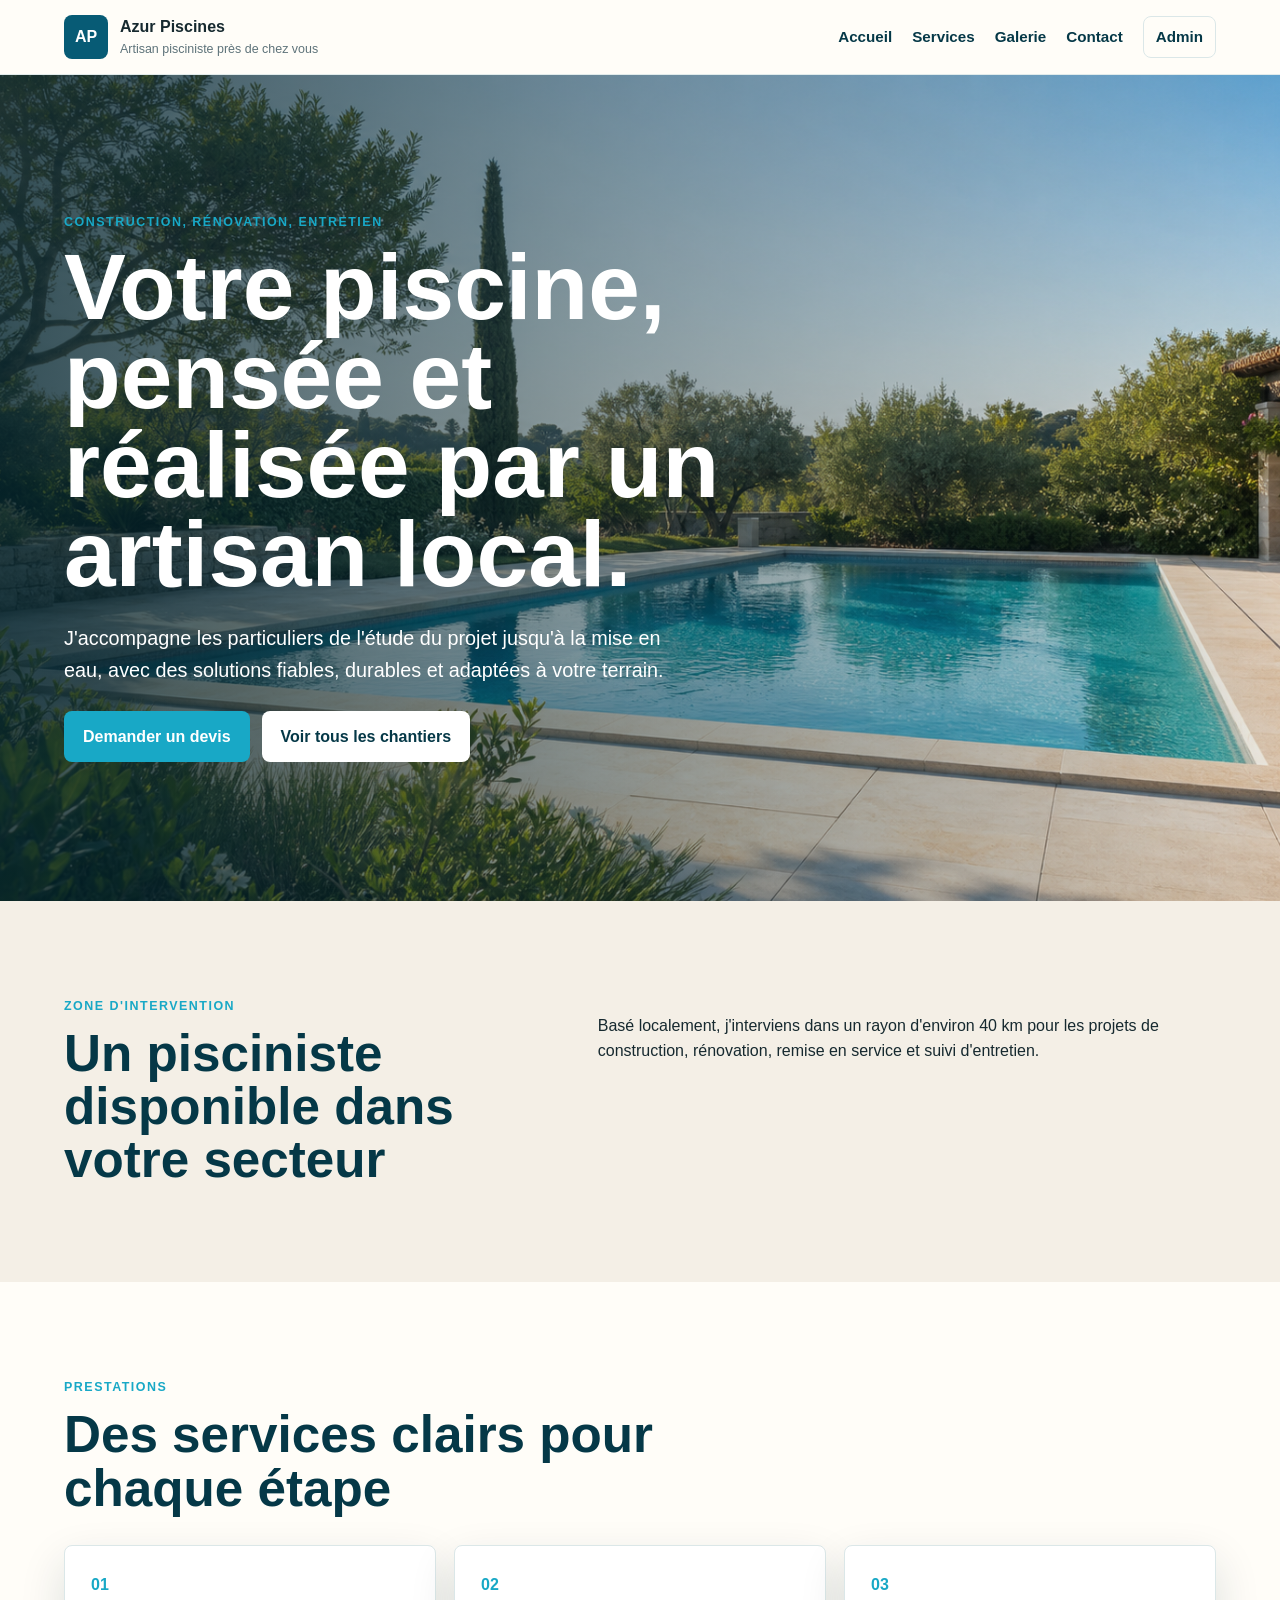
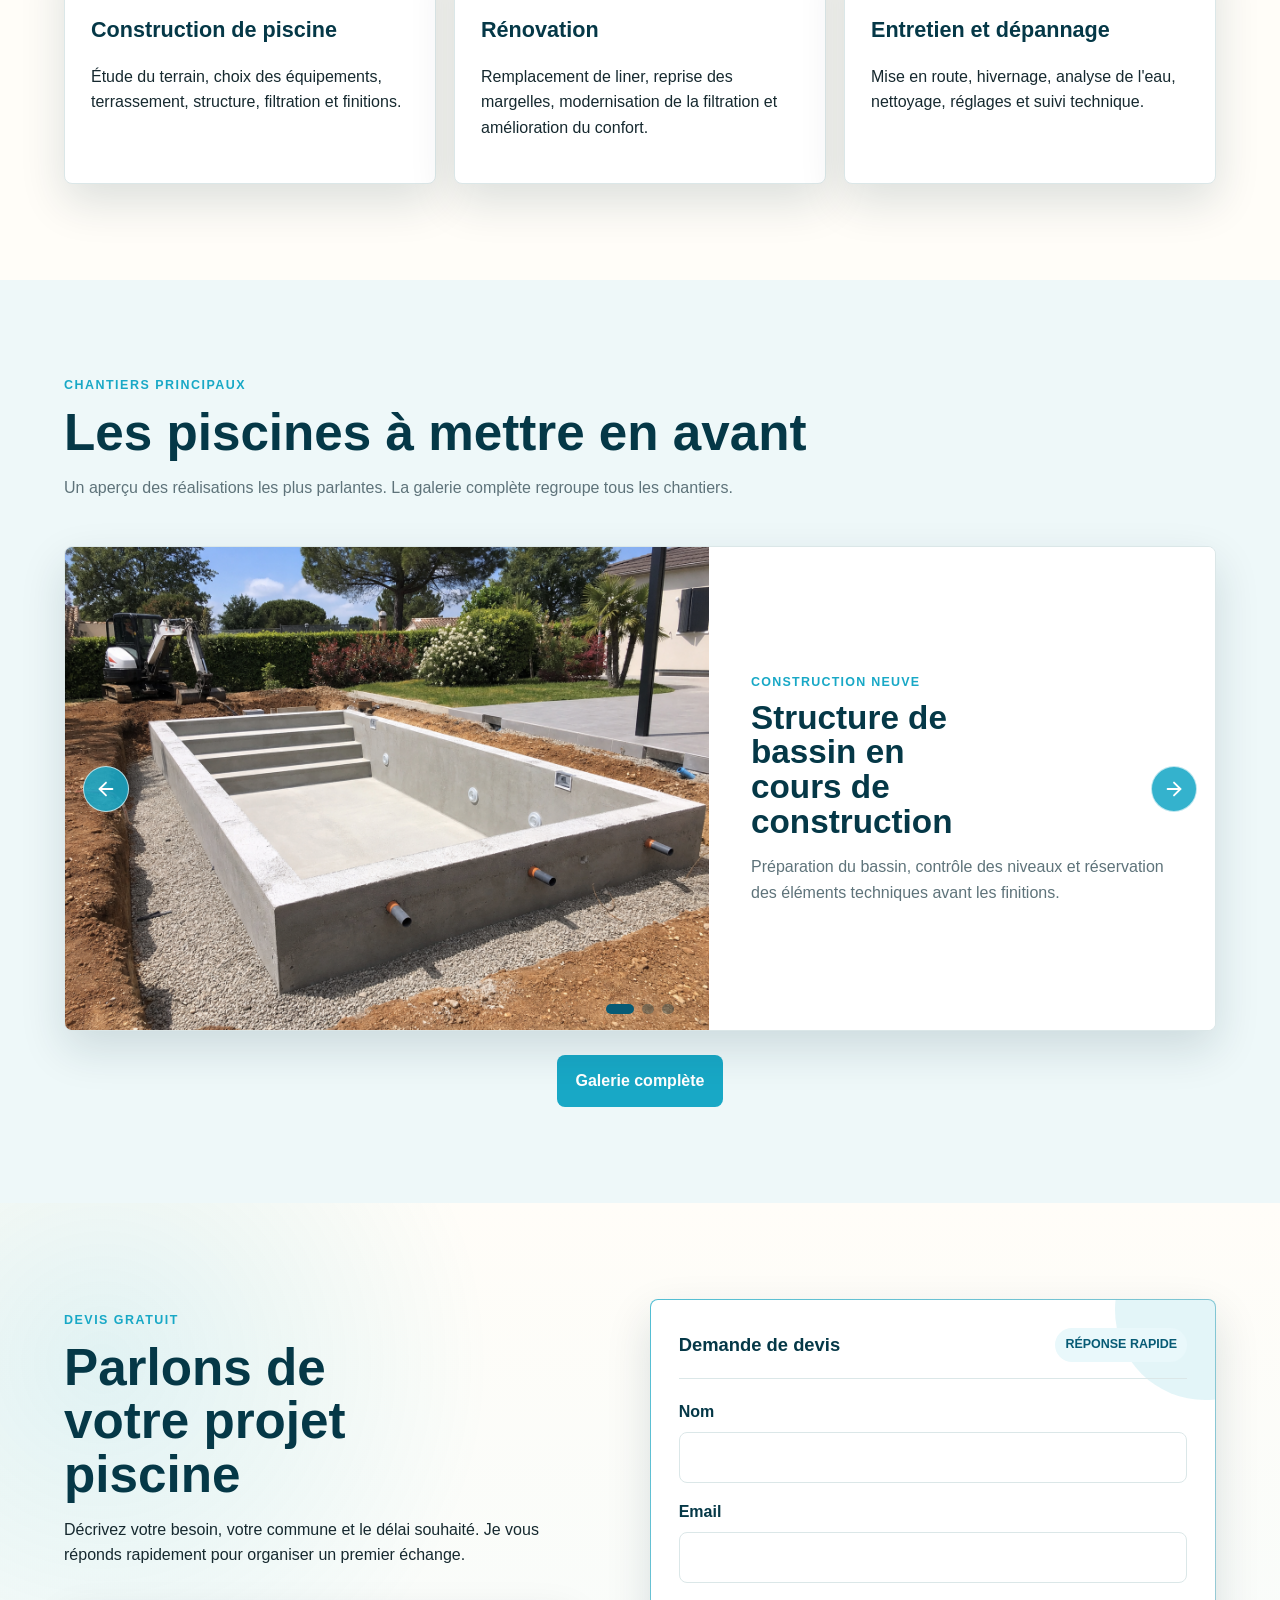
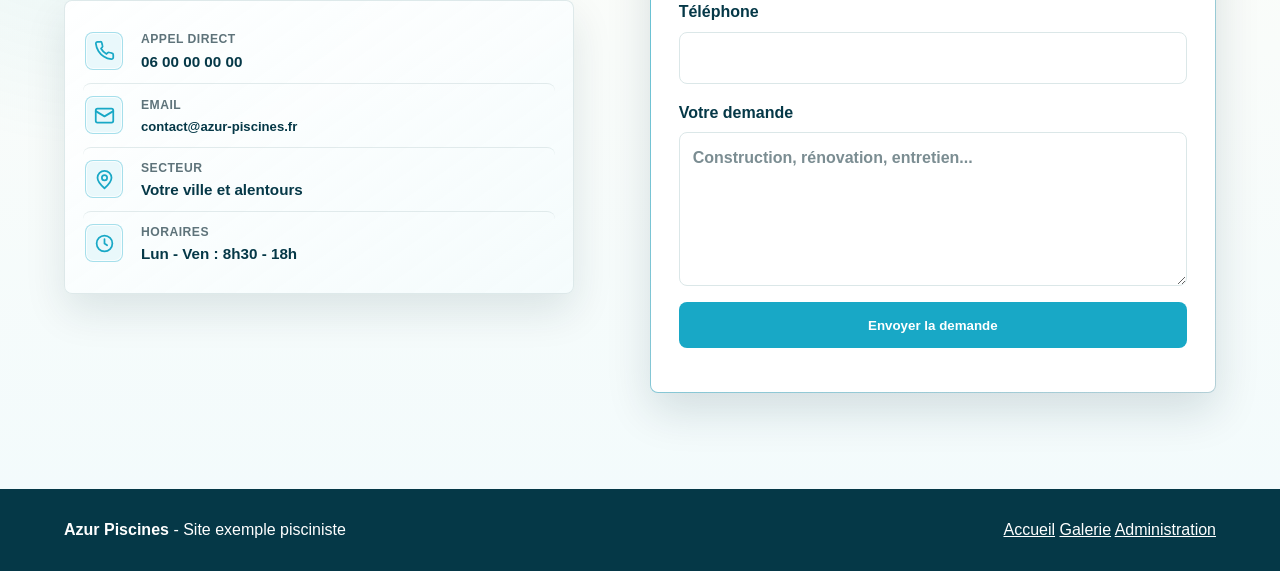
==== index.html @ 3f273473 "Fix GitHub Pages partial includes" ====
<!doctype html>
<html lang="fr">
  <head>
    <meta charset="utf-8">
    <meta name="viewport" content="width=device-width, initial-scale=1">
    <title>Azur Piscines - Artisan pisciniste</title>
    <meta name="description" content="Artisan pisciniste pour construction, rénovation et entretien de piscines. Demande de devis et galerie de chantiers.">
    <link rel="stylesheet" href="assets/styles/base.css">
    <link rel="stylesheet" href="assets/styles/navigation.css">
    <link rel="stylesheet" href="assets/styles/hero.css">
    <link rel="stylesheet" href="assets/styles/services.css">
    <link rel="stylesheet" href="assets/styles/gallery.css">
    <link rel="stylesheet" href="assets/styles/contact.css">
    <link rel="stylesheet" href="assets/styles/admin.css">
    <link rel="stylesheet" href="assets/styles/footer.css">
    <link rel="stylesheet" href="assets/styles/responsive.css">
  </head>
  <body data-page="home">
    <div data-include="partials/navbar.html"></div>

    <main>
      <section id="accueil" class="hero section">
        <img class="hero-image" src="assets/images/hero-piscine.png" alt="Piscine enterrée moderne dans un jardin avec terrasse claire">
        <div class="hero-overlay"></div>
        <div class="hero-content">
          <p class="eyebrow">Construction, r&eacute;novation, entretien</p>
          <h1 data-field="heroTitle">Votre piscine, pens&eacute;e et r&eacute;alis&eacute;e par un artisan local.</h1>
          <p data-field="heroText">J'accompagne les particuliers de l'&eacute;tude du projet jusqu'&agrave; la mise en eau, avec des solutions fiables, durables et adapt&eacute;es &agrave; votre terrain.</p>
          <div class="hero-actions">
            <a class="button primary" href="#contact">Demander un devis</a>
            <a class="button secondary" href="gallery.html">Voir tous les chantiers</a>
          </div>
        </div>
      </section>

      <section class="intro section content-band">
        <div>
          <p class="eyebrow">Zone d'intervention</p>
          <h2 data-field="areaTitle">Un pisciniste disponible dans votre secteur</h2>
        </div>
        <p data-field="areaText">Bas&eacute; localement, j'interviens dans un rayon d'environ 40 km pour les projets de construction, r&eacute;novation, remise en service et suivi d'entretien.</p>
      </section>

      <section id="services" class="section services">
        <div class="section-heading">
          <p class="eyebrow">Prestations</p>
          <h2>Des services clairs pour chaque &eacute;tape</h2>
        </div>
        <div class="service-grid">
          <article class="service-card">
            <span>01</span>
            <h3 data-field="serviceConstructionTitle">Construction de piscine</h3>
            <p data-field="serviceConstructionText">&Eacute;tude du terrain, choix des &eacute;quipements, terrassement, structure, filtration et finitions.</p>
          </article>
          <article class="service-card">
            <span>02</span>
            <h3 data-field="serviceRenovationTitle">R&eacute;novation</h3>
            <p data-field="serviceRenovationText">Remplacement de liner, reprise des margelles, modernisation de la filtration et am&eacute;lioration du confort.</p>
          </article>
          <article class="service-card">
            <span>03</span>
            <h3 data-field="serviceEntretienTitle">Entretien et d&eacute;pannage</h3>
            <p data-field="serviceEntretienText">Mise en route, hivernage, analyse de l'eau, nettoyage, r&eacute;glages et suivi technique.</p>
          </article>
        </div>
      </section>

      <section id="realisations" class="section gallery-section">
        <div class="section-heading section-heading-row">
          <div>
            <p class="eyebrow">Chantiers principaux</p>
            <h2>Les piscines &agrave; mettre en avant</h2>
            <p>Un aper&ccedil;u des r&eacute;alisations les plus parlantes. La galerie compl&egrave;te regroupe tous les chantiers.</p>
          </div>
        </div>
        <div class="carousel" aria-label="Chantiers mis en avant">
          <button class="carousel-control prev" type="button" data-carousel-prev aria-label="Photo précédente"><svg viewBox="0 0 24 24" aria-hidden="true"><path d="M19 12H5"/><path d="m12 19-7-7 7-7"/></svg></button>
          <div id="featured-carousel" class="carousel-track"></div>
          <button class="carousel-control next" type="button" data-carousel-next aria-label="Photo suivante"><svg viewBox="0 0 24 24" aria-hidden="true"><path d="M5 12h14"/><path d="m12 5 7 7-7 7"/></svg></button>
          <div id="featured-carousel-dots" class="carousel-dots" aria-label="Navigation du carrousel"></div>
        </div>
        <div class="carousel-actions">
          <a class="button primary" href="gallery.html">Galerie compl&egrave;te</a>
        </div>
      </section>

      <section id="contact" class="section contact-section">
        <div class="contact-copy">
          <p class="eyebrow">Devis gratuit</p>
          <h2 data-field="contactTitle">Parlons de votre projet piscine</h2>
          <p data-field="contactText">D&eacute;crivez votre besoin, votre commune et le d&eacute;lai souhait&eacute;. Je vous r&eacute;ponds rapidement pour organiser un premier &eacute;change.</p>
          <div class="contact-panel">
            <div class="contact-card">
              <ul class="contact-list">
              <li>
                <span class="contact-icon" aria-label="T&eacute;l&eacute;phone">
                  <svg viewBox="0 0 24 24" aria-hidden="true"><path d="M22 16.92v3a2 2 0 0 1-2.18 2 19.8 19.8 0 0 1-8.63-3.07 19.5 19.5 0 0 1-6-6A19.8 19.8 0 0 1 2.12 4.18 2 2 0 0 1 4.11 2h3a2 2 0 0 1 2 1.72c.12.91.32 1.8.6 2.65a2 2 0 0 1-.45 2.11L8 9.74a16 16 0 0 0 6.26 6.26l1.26-1.26a2 2 0 0 1 2.11-.45c.85.28 1.74.48 2.65.6A2 2 0 0 1 22 16.92Z"/></svg>
                </span>
                <span class="contact-detail"><small>Appel direct</small><a data-field="phone" href="tel:0600000000">06 00 00 00 00</a></span>
              </li>
              <li>
                <span class="contact-icon" aria-label="Email">
                  <svg viewBox="0 0 24 24" aria-hidden="true"><path d="M4 4h16a2 2 0 0 1 2 2v12a2 2 0 0 1-2 2H4a2 2 0 0 1-2-2V6a2 2 0 0 1 2-2Z"/><path d="m22 7-10 6L2 7"/></svg>
                </span>
                <span class="contact-detail"><small>Email</small><a data-field="email" href="mailto:contact@azur-piscines.fr">contact@azur-piscines.fr</a></span>
              </li>
              <li>
                <span class="contact-icon" aria-label="Secteur">
                  <svg viewBox="0 0 24 24" aria-hidden="true"><path d="M20 10c0 5-8 12-8 12S4 15 4 10a8 8 0 1 1 16 0Z"/><circle cx="12" cy="10" r="3"/></svg>
                </span>
                <span class="contact-detail"><small>Secteur</small><span data-field="serviceArea">Votre ville et alentours</span></span>
              </li>
              <li>
                <span class="contact-icon" aria-label="Horaires">
                  <svg viewBox="0 0 24 24" aria-hidden="true"><circle cx="12" cy="12" r="9"/><path d="M12 7v5l3 2"/></svg>
                </span>
                <span class="contact-detail"><small>Horaires</small><span data-field="openingHours">Lun - Ven : 8h30 - 18h</span></span>
              </li>
              </ul>
            </div>
          </div>
        </div>
        <form id="quote-form" class="quote-form">
          <div class="form-heading">
            <span>Demande de devis</span>
            <strong>R&eacute;ponse rapide</strong>
          </div>
          <label>Nom
            <input name="name" autocomplete="name" required>
          </label>
          <label>Email
            <input type="email" name="email" autocomplete="email" required>
          </label>
          <label>T&eacute;l&eacute;phone
            <input name="phone" autocomplete="tel">
          </label>
          <label>Votre demande
            <textarea name="message" rows="5" required placeholder="Construction, rénovation, entretien..."></textarea>
          </label>
          <button class="button primary" type="submit">Envoyer la demande</button>
          <p id="form-status" class="form-status" role="status"></p>
        </form>
      </section>
    </main>

    <div data-include="partials/footer.html"></div>

    <script src="assets/scripts/includes.js"></script>
    <script src="assets/scripts/app.js"></script>
    <!-- Rzu-Informatique -->
  </body>
</html>
---- assets/styles/base.css ----
:root {
  --blue: #075b75;
  --blue-dark: #053847;
  --aqua: #18a8c6;
  --sand: #f4efe6;
  --paper: #fffdf8;
  --ink: #16292f;
  --muted: #5e737a;
  --line: #dbe7e8;
  --shadow: 0 18px 45px rgba(6, 44, 54, 0.14);
  --shadow-strong: 0 24px 60px rgba(6, 44, 54, 0.2);
  --ease: cubic-bezier(0.16, 1, 0.3, 1);
  --hover-duration: 0.34s;
}

* {
  box-sizing: border-box;
}

[hidden] {
  display: none !important;
}

html {
  scroll-behavior: smooth;
}

body {
  margin: 0;
  font-family: "Inter", "Segoe UI", Arial, Helvetica, sans-serif;
  color: var(--ink);
  background: var(--paper);
  line-height: 1.6;
}

a {
  color: inherit;
}

img {
  display: block;
  max-width: 100%;
}

@keyframes fadeUp {
  from {
    opacity: 0;
    transform: translateY(14px);
  }

  to {
    opacity: 1;
    transform: translateY(0);
  }
}

@keyframes heroDrift {
  from {
    transform: scale(1.03);
  }

  to {
    transform: scale(1);
  }
}

/* Rzu-Informatique */
---- assets/styles/navigation.css ----
.site-header {
  position: sticky;
  top: 0;
  z-index: 20;
  display: flex;
  align-items: center;
  justify-content: space-between;
  gap: 24px;
  padding: 14px clamp(18px, 5vw, 64px);
  background: rgba(255, 253, 248, 0.92);
  border-bottom: 1px solid rgba(219, 231, 232, 0.82);
  backdrop-filter: blur(14px);
}

.brand {
  display: flex;
  align-items: center;
  gap: 12px;
  text-decoration: none;
}

.brand-mark {
  display: grid;
  place-items: center;
  width: 44px;
  height: 44px;
  border-radius: 8px;
  background: var(--blue);
  color: white;
  font-weight: 800;
  transition: transform var(--hover-duration) var(--ease), background-color var(--hover-duration) var(--ease);
}

.brand:hover .brand-mark {
  transform: translateY(-2px) scale(1.03);
  background: var(--aqua);
}

.brand strong,
.brand small {
  display: block;
}

.brand small {
  color: var(--muted);
  font-size: 0.78rem;
}

.main-nav {
  display: flex;
  align-items: center;
  gap: 20px;
  font-size: 0.95rem;
}

.main-nav a {
  position: relative;
  text-decoration: none;
  color: var(--blue-dark);
  font-weight: 700;
}

.main-nav a::after {
  position: absolute;
  left: 0;
  right: 0;
  bottom: -7px;
  height: 2px;
  background: var(--aqua);
  content: "";
  transform: scaleX(0);
  transform-origin: center;
  transition: transform var(--hover-duration) var(--ease);
}

.main-nav a:hover::after,
.main-nav a:focus-visible::after {
  transform: scaleX(1);
}

.admin-link {
  padding: 8px 12px;
  border: 1px solid var(--line);
  border-radius: 8px;
}

.menu-button {
  display: none;
  border: 1px solid var(--line);
  border-radius: 8px;
  background: white;
  padding: 9px 12px;
  color: var(--blue-dark);
  font-weight: 700;
}

/* Rzu-Informatique */
---- assets/styles/hero.css ----
.section {
  scroll-margin-top: 86px;
}

.hero {
  position: relative;
  min-height: calc(100vh - 74px);
  display: flex;
  align-items: center;
  padding: clamp(56px, 8vw, 110px) clamp(18px, 5vw, 64px);
  overflow: hidden;
  color: white;
}

.hero-image,
.hero-overlay {
  position: absolute;
  inset: 0;
  width: 100%;
  height: 100%;
}

.hero-image {
  object-fit: cover;
  animation: heroDrift 18s var(--ease) both;
}

.hero-overlay {
  background: linear-gradient(90deg, rgba(3, 37, 47, 0.8), rgba(3, 37, 47, 0.42), rgba(3, 37, 47, 0.08));
}

.hero-content {
  position: relative;
  z-index: 1;
  width: min(720px, 100%);
  animation: fadeUp 0.75s var(--ease) both;
}

.eyebrow {
  margin: 0 0 10px;
  color: var(--aqua);
  font-size: 0.78rem;
  font-weight: 800;
  letter-spacing: 0.12em;
  text-transform: uppercase;
}

.hero h1 {
  margin: 0;
  max-width: 13ch;
  font-size: clamp(2.7rem, 8vw, 5.8rem);
  line-height: 0.96;
  letter-spacing: 0;
}

.hero p:not(.eyebrow) {
  max-width: 620px;
  margin: 24px 0;
  font-size: clamp(1.05rem, 2vw, 1.24rem);
}

.hero-actions,
.admin-actions {
  display: flex;
  flex-wrap: wrap;
  gap: 12px;
}

.button {
  display: inline-flex;
  justify-content: center;
  align-items: center;
  min-height: 46px;
  padding: 12px 18px;
  border: 1px solid transparent;
  border-radius: 8px;
  font-weight: 800;
  text-decoration: none;
  cursor: pointer;
  transition: transform var(--hover-duration) var(--ease), box-shadow var(--hover-duration) var(--ease), background-color var(--hover-duration) var(--ease), border-color var(--hover-duration) var(--ease);
}

.button:hover {
  transform: translateY(-2px);
  box-shadow: 0 12px 26px rgba(6, 44, 54, 0.16);
}

.button:active {
  transform: translateY(0);
}

.primary {
  background: var(--aqua);
  color: white;
}

.primary:hover {
  background: #128faa;
}

.secondary {
  background: white;
  color: var(--blue-dark);
}

.secondary:hover,
.ghost:hover {
  border-color: var(--aqua);
  color: var(--blue);
}

.ghost {
  background: transparent;
  border-color: var(--line);
  color: var(--blue-dark);
}

/* Rzu-Informatique */
---- assets/styles/services.css ----
.content-band,
.services {
  padding: clamp(54px, 8vw, 96px) clamp(18px, 5vw, 64px);
}

.content-band {
  display: grid;
  grid-template-columns: 0.85fr 1.15fr;
  gap: clamp(28px, 6vw, 90px);
  background: var(--sand);
}

h2 {
  margin: 0;
  color: var(--blue-dark);
  font-size: clamp(2rem, 4vw, 3.4rem);
  line-height: 1.04;
  letter-spacing: 0;
}

.page-hero {
  padding: clamp(54px, 8vw, 96px) clamp(18px, 5vw, 64px);
  background: var(--sand);
}

.page-hero h1,
.admin-page h1 {
  max-width: 860px;
  margin: 0;
  color: var(--blue-dark);
  font-size: clamp(2.5rem, 5vw, 4.8rem);
  line-height: 1;
  letter-spacing: 0;
}

.page-hero p:last-child,
.admin-page .section-heading p:last-child {
  max-width: 720px;
  color: var(--muted);
}

.section-heading {
  max-width: 760px;
  margin-bottom: 30px;
}

.section-heading-row {
  max-width: none;
  display: flex;
  align-items: end;
  justify-content: space-between;
  gap: 24px;
}

.section-heading-row > div {
  max-width: 760px;
}

.section-heading p:last-child {
  color: var(--muted);
}

.service-grid {
  display: grid;
  grid-template-columns: repeat(3, minmax(0, 1fr));
  gap: 18px;
}

.service-card {
  padding: 26px;
  border: 1px solid var(--line);
  border-radius: 8px;
  background: white;
  box-shadow: var(--shadow);
  transition: transform var(--hover-duration) var(--ease), box-shadow var(--hover-duration) var(--ease), border-color var(--hover-duration) var(--ease);
}

.service-card:hover {
  transform: translateY(-5px);
  border-color: rgba(24, 168, 198, 0.42);
  box-shadow: var(--shadow-strong);
}

.service-card span {
  color: var(--aqua);
  font-weight: 900;
}

.service-card h3 {
  margin: 16px 0 8px;
  color: var(--blue-dark);
  font-size: 1.35rem;
}

/* Rzu-Informatique */
---- assets/styles/gallery.css ----
.gallery-section {
  padding: clamp(54px, 8vw, 96px) clamp(18px, 5vw, 64px);
  background: #eef8f9;
}

.gallery {
  display: grid;
  grid-template-columns: repeat(3, minmax(0, 1fr));
  gap: 18px;
}

.gallery-card {
  overflow: hidden;
  border-radius: 8px;
  background: white;
  border: 1px solid var(--line);
  box-shadow: var(--shadow);
  transition: transform var(--hover-duration) var(--ease), box-shadow var(--hover-duration) var(--ease), border-color var(--hover-duration) var(--ease);
}

.gallery-card:hover {
  border-color: rgba(24, 168, 198, 0.36);
  box-shadow: 0 18px 42px rgba(6, 44, 54, 0.16);
}

.gallery-card img {
  width: 100%;
  aspect-ratio: 4 / 3;
  object-fit: cover;
  transition: transform 0.58s var(--ease);
}

.gallery-card div {
  padding: 16px;
}

.gallery-card h3 {
  margin: 0 0 4px;
  color: var(--blue-dark);
}

.gallery-card p {
  margin: 0;
  color: var(--muted);
}

.gallery-card .gallery-description {
  margin-top: 10px;
  color: var(--ink);
  font-size: 0.95rem;
}

.gallery-toggle-wrap {
  display: none;
  justify-content: center;
  margin-top: 22px;
}

.gallery-toggle {
  min-width: 170px;
}

.carousel {
  position: relative;
  overflow: hidden;
  border-radius: 8px;
  background: white;
  border: 1px solid var(--line);
  box-shadow: var(--shadow);
  max-width: 1440px;
  margin: 0 auto;
  animation: fadeUp 0.65s var(--ease) both;
}

.carousel-track {
  display: flex;
  width: 100%;
  transition: transform 0.72s var(--ease);
}

.carousel-slide {
  display: grid;
  grid-template-columns: minmax(0, 1.12fr) minmax(340px, 0.88fr);
  flex: 0 0 100%;
  width: 100%;
  min-height: 420px;
}

.carousel-slide img {
  width: 100%;
  height: 100%;
  min-height: inherit;
  object-fit: cover;
  transition: transform 0.5s var(--ease);
}

.carousel-caption {
  display: flex;
  flex-direction: column;
  justify-content: center;
  min-width: 0;
  padding: clamp(24px, 4vw, 42px);
  color: var(--ink);
  background: white;
}

.carousel-caption p {
  margin: 0 0 8px;
  color: var(--aqua);
  font-size: 0.78rem;
  font-weight: 900;
  letter-spacing: 0.1em;
  text-transform: uppercase;
}

.carousel-caption h3 {
  margin: 0;
  color: var(--blue-dark);
  max-width: 12ch;
  font-size: clamp(1.65rem, 2.6vw, 2.55rem);
  line-height: 1.05;
}

.carousel-caption span {
  display: block;
  margin-top: 14px;
  max-width: 560px;
  color: var(--muted);
}

.carousel-control {
  position: absolute;
  top: 50%;
  z-index: 4;
  display: flex;
  align-items: center;
  justify-content: center;
  width: 46px;
  height: 46px;
  padding: 0;
  border: 1px solid rgba(255, 255, 255, 0.66);
  border-radius: 999px;
  background: rgba(24, 168, 198, 0.88);
  color: white;
  line-height: 1;
  cursor: pointer;
  transition: transform 0.18s var(--ease), background-color 0.18s var(--ease), box-shadow 0.18s var(--ease);
  transform: translateY(-50%);
}

.carousel-control svg {
  width: 22px;
  height: 22px;
  fill: none;
  stroke: currentColor;
  stroke-width: 2;
  stroke-linecap: round;
  stroke-linejoin: round;
}

.carousel-control.prev {
  left: 18px;
}

.carousel-control.next {
  right: 18px;
  left: auto;
}

.carousel-dots {
  position: absolute;
  left: 50%;
  bottom: 16px;
  z-index: 5;
  display: flex;
  gap: 8px;
  transform: translateX(-50%);
}

.carousel-dot {
  width: 10px;
  height: 10px;
  border: 0;
  border-radius: 999px;
  background: rgba(5, 56, 71, 0.32);
  cursor: pointer;
  transition: width 0.2s var(--ease), background-color 0.2s var(--ease), transform 0.2s var(--ease);
}

.carousel-dot.is-active {
  width: 28px;
  background: var(--blue);
}

.carousel-actions {
  display: flex;
  justify-content: center;
  margin-top: 24px;
}

/* Rzu-Informatique */
---- assets/styles/contact.css ----
.contact-section {
  padding: clamp(54px, 8vw, 96px) clamp(18px, 5vw, 64px);
  display: grid;
  grid-template-columns: minmax(0, 0.9fr) minmax(320px, 1fr);
  gap: clamp(28px, 6vw, 76px);
  align-items: start;
  background:
    radial-gradient(circle at 8% 18%, rgba(24, 168, 198, 0.12), transparent 28%),
    linear-gradient(180deg, #fffdf8 0%, #f3fbfc 100%);
}

.contact-copy {
  padding-top: 12px;
}

.contact-copy h2 {
  max-width: 10ch;
  font-weight: 600;
}

.contact-panel {
  margin-top: 32px;
}

.contact-card {
  display: grid;
  padding: 18px;
  border: 1px solid rgba(219, 231, 232, 0.9);
  border-radius: 8px;
  background:
    linear-gradient(145deg, rgba(255, 255, 255, 0.92), rgba(244, 251, 252, 0.82));
  box-shadow: 0 18px 42px rgba(6, 44, 54, 0.11);
}

.contact-list {
  display: grid;
  gap: 0;
  padding: 0;
  margin: 0;
  list-style: none;
}

.contact-list li {
  display: grid;
  grid-template-columns: 42px minmax(0, 1fr);
  align-items: center;
  gap: 14px;
  min-height: 64px;
  padding: 10px 2px;
  border-radius: 8px;
}

.contact-list li + li {
  border-top: 1px solid rgba(219, 231, 232, 0.8);
}

.contact-icon {
  flex: 0 0 auto;
  display: grid;
  place-items: center;
  width: 38px;
  height: 38px;
  border-radius: 8px;
  border: 1px solid rgba(24, 168, 198, 0.32);
  color: var(--aqua);
  background: #e9f8fb;
  box-shadow: inset 0 0 0 1px rgba(255, 255, 255, 0.72);
  transition: transform var(--hover-duration) var(--ease), color var(--hover-duration) var(--ease), background-color var(--hover-duration) var(--ease), border-color var(--hover-duration) var(--ease), box-shadow var(--hover-duration) var(--ease);
}

.contact-list li:hover .contact-icon {
  transform: translateY(-2px);
  border-color: rgba(24, 168, 198, 0.58);
  color: var(--blue);
  background: #dff5f8;
  box-shadow: 0 10px 20px rgba(24, 168, 198, 0.16);
}

.contact-icon svg {
  width: 21px;
  height: 21px;
  fill: none;
  stroke: currentColor;
  stroke-width: 2;
  stroke-linecap: round;
  stroke-linejoin: round;
}

.contact-detail {
  display: grid;
  gap: 2px;
  min-width: 0;
}

.contact-detail small {
  color: var(--muted);
  font-size: 0.76rem;
  font-weight: 600;
  letter-spacing: 0.04em;
  text-transform: uppercase;
}

.contact-detail a,
.contact-detail span[data-field] {
  display: inline-block;
  max-width: 100%;
  color: var(--blue-dark);
  font-size: clamp(0.95rem, 1vw, 1.02rem);
  font-weight: 600;
  line-height: 1.3;
  min-width: 0;
  overflow-wrap: anywhere;
  word-break: normal;
  text-decoration: none;
}

.contact-detail a[data-field="email"] {
  font-size: clamp(0.82rem, 0.95vw, 0.98rem);
}

.contact-detail a:hover {
  color: var(--aqua);
}

.quote-form,
.admin-login,
.photo-form {
  display: grid;
  gap: 14px;
}

label {
  display: grid;
  gap: 7px;
  color: var(--blue-dark);
  font-weight: 600;
}

input,
textarea {
  width: 100%;
  border: 1px solid var(--line);
  border-radius: 8px;
  padding: 12px 13px;
  font: inherit;
  color: var(--ink);
  background: white;
  transition: border-color 0.2s var(--ease), box-shadow 0.2s var(--ease);
}

input::placeholder,
textarea::placeholder {
  color: #7b8d92;
  font-weight: 600;
}

input:focus,
textarea:focus {
  outline: none;
  border-color: var(--aqua);
  box-shadow: 0 0 0 4px rgba(24, 168, 198, 0.14);
}

a:focus-visible,
button:focus-visible {
  outline: 3px solid rgba(24, 168, 198, 0.45);
  outline-offset: 3px;
}

textarea {
  resize: vertical;
}

.form-status,
.error {
  margin: 0;
  color: var(--blue);
  font-weight: 700;
}

/* Rzu-Informatique */
---- assets/styles/admin.css ----
.admin-section {
  padding: clamp(54px, 8vw, 96px) clamp(18px, 5vw, 64px);
  background: var(--sand);
}

.admin-page {
  min-height: calc(100vh - 154px);
}

.admin-shell {
  max-width: 1120px;
  margin: 0 auto;
}

.admin-panel {
  display: grid;
  gap: 28px;
}

.editor-grid {
  display: grid;
  grid-template-columns: repeat(2, minmax(0, 1fr));
  gap: 14px;
}

.editor-grid label {
  align-content: start;
}

.editor-grid textarea {
  min-height: 120px;
}

.gallery-admin,
.admin-login,
.quote-form {
  padding: 28px;
  border-radius: 8px;
  background: white;
  border: 1px solid var(--line);
  box-shadow: var(--shadow);
}

.quote-form {
  position: relative;
  overflow: hidden;
  min-width: 0;
  gap: 16px;
  background:
    linear-gradient(white, white) padding-box,
    linear-gradient(135deg, rgba(24, 168, 198, 0.75), rgba(7, 91, 117, 0.28)) border-box;
  border: 1px solid transparent;
}

.quote-form .button {
  font-weight: 700;
}

.quote-form::before {
  position: absolute;
  top: -80px;
  right: -80px;
  width: 180px;
  height: 180px;
  border-radius: 999px;
  background: rgba(24, 168, 198, 0.12);
  content: "";
}

.form-heading {
  position: relative;
  display: flex;
  align-items: center;
  justify-content: space-between;
  gap: 16px;
  margin-bottom: 4px;
  padding-bottom: 16px;
  border-bottom: 1px solid var(--line);
}

.form-heading span {
  color: var(--blue-dark);
  font-size: 1.15rem;
  font-weight: 600;
}

.form-heading strong {
  padding: 7px 10px;
  border-radius: 999px;
  color: var(--blue);
  background: #e9f8fb;
  font-size: 0.78rem;
  font-weight: 700;
  text-transform: uppercase;
}

.gallery-admin,
.admin-panel,
.admin-shell,
.admin-section {
  overflow: visible;
}

.admin-title-row {
  display: flex;
  align-items: start;
  justify-content: space-between;
  gap: 20px;
  margin-bottom: 22px;
}

.admin-title-row h2 {
  font-size: clamp(1.7rem, 3vw, 2.5rem);
}

.admin-title-row p {
  margin: 8px 0 0;
  color: var(--muted);
}

.admin-workspace {
  display: grid;
  grid-template-columns: minmax(280px, 360px) minmax(0, 1fr);
  gap: 22px;
  align-items: start;
}

.admin-gallery {
  display: grid;
  grid-template-columns: repeat(2, minmax(0, 1fr));
  gap: 18px;
}

.admin-edit-form {
  position: sticky;
  top: 84px;
  z-index: 30;
  max-height: calc(100vh - 104px);
  overflow: auto;
  padding: 18px;
  border: 1px solid var(--line);
  border-radius: 8px;
  background: white;
  box-shadow: 0 12px 28px rgba(6, 44, 54, 0.12);
}

.admin-gallery-card {
  outline: 2px solid transparent;
  transition: outline-color var(--hover-duration) var(--ease), transform var(--hover-duration) var(--ease);
}

.admin-gallery-card:hover {
  outline-color: rgba(24, 168, 198, 0.45);
  transform: translateY(-2px);
}

.admin-card-body {
  display: grid;
  gap: 8px;
}

.admin-card-body p {
  margin: 0;
  color: var(--muted);
}

.admin-card-body h3 {
  margin: 0;
}

.admin-card-index {
  color: var(--aqua) !important;
  font-size: 0.78rem;
  font-weight: 900;
  letter-spacing: 0.08em;
  text-transform: uppercase;
}

.form-actions {
  display: flex;
  flex-wrap: wrap;
  gap: 10px;
}

.photo-order-actions {
  display: flex !important;
  flex-direction: row;
  flex-wrap: wrap;
  gap: 8px !important;
  padding: 0 !important;
  margin-top: 6px;
}

.photo-order-actions button,
.danger-button {
  border-radius: 8px;
  padding: 9px 10px;
  font-weight: 800;
  cursor: pointer;
}

.photo-order-actions button {
  border: 1px solid var(--line);
  background: #f7fbfb;
  color: var(--blue-dark);
  transition: transform var(--hover-duration) var(--ease), border-color var(--hover-duration) var(--ease), background-color var(--hover-duration) var(--ease);
}

.photo-order-actions button:hover:not(:disabled) {
  transform: translateY(-1px);
  border-color: var(--aqua);
  background: #eefbfc;
}

.photo-order-actions button:disabled {
  cursor: not-allowed;
  opacity: 0.45;
}

.danger-button {
  border: 1px solid #f0c0c0;
  background: #fff4f4;
  color: #9d1f1f;
}

.danger-button:hover {
  background: #ffe8e8;
}

/* Rzu-Informatique */
---- assets/styles/footer.css ----
.site-footer {
  display: flex;
  justify-content: space-between;
  gap: 16px;
  padding: 28px clamp(18px, 5vw, 64px);
  color: white;
  background: var(--blue-dark);
}

.site-footer p {
  margin: 0;
}

/* Rzu-Informatique */
---- assets/styles/responsive.css ----
@media (max-width: 980px) {
  .carousel-slide {
    grid-template-columns: 1fr;
    min-height: auto;
  }

  .carousel-slide img {
    height: 320px;
    min-height: 0;
  }

  .carousel-caption {
    min-height: 220px;
  }

  .carousel-control {
    top: 160px;
  }

  .carousel-control.next {
    right: 18px;
  }

  .carousel-control.prev {
    left: 18px;
  }

  .carousel-dots {
    position: static;
    justify-content: center;
    padding: 12px 0 16px;
    transform: none;
  }
}

@media (max-width: 560px) {
  .carousel-slide img {
    height: 230px;
  }

  .carousel-caption {
    min-height: 0;
    padding: 22px;
  }

  .carousel-caption h3 {
    max-width: none;
    font-size: 1.65rem;
  }

  .carousel-control {
    top: 115px;
    width: 40px;
    height: 40px;
    font-size: 1.1rem;
  }

  .carousel-dots {
    padding: 10px 0 14px;
  }

  .carousel-actions .button {
    width: 100%;
  }
}

@media (prefers-reduced-motion: reduce) {
  *,
  *::before,
  *::after {
    animation-duration: 0.01ms !important;
    animation-iteration-count: 1 !important;
    scroll-behavior: auto !important;
    transition-duration: 0.01ms !important;
  }
}

@media (max-width: 860px) {
  .menu-button {
    display: inline-flex;
  }

  .main-nav {
    position: absolute;
    left: 18px;
    right: 18px;
    top: 72px;
    display: none;
    flex-direction: column;
    align-items: center;
    padding: 16px;
    border: 1px solid var(--line);
    border-radius: 8px;
    background: white;
    box-shadow: var(--shadow);
  }

  .main-nav.is-open {
    display: flex;
  }

  .main-nav a {
    width: min(280px, 100%);
    padding: 10px 14px;
    text-align: center;
  }

  .main-nav a::after {
    display: none;
  }

  .main-nav a:hover,
  .main-nav a:focus-visible {
    color: var(--aqua);
  }

  .content-band,
  .contact-section,
  .service-grid,
  .gallery,
  .editor-grid,
  .admin-workspace,
  .admin-gallery,
  .section-heading-row,
  .admin-title-row {
    grid-template-columns: 1fr;
  }

  .section-heading-row,
  .admin-title-row {
    display: grid;
    align-items: start;
  }

  .admin-edit-form {
    position: static;
    max-height: none;
  }

  .contact-card {
    grid-template-columns: 1fr;
  }

  .contact-copy h2 {
    max-width: 14ch;
  }

  .hero {
    min-height: 720px;
  }

  .hero h1 {
    max-width: 11ch;
  }
}

@media (max-width: 560px) {
  .brand small {
    display: none;
  }

  .hero {
    min-height: 640px;
  }

  .site-footer {
    flex-direction: column;
  }

  .form-heading {
    align-items: flex-start;
    flex-direction: column;
  }

  .contact-card {
    padding: 14px;
  }

  .contact-section {
    padding-inline: 14px;
  }

  .contact-copy h2 {
    max-width: none;
  }

  .contact-list li {
    grid-template-columns: 38px minmax(0, 1fr);
    gap: 11px;
  }

  .contact-icon {
    width: 36px;
    height: 36px;
  }

  .gallery-toggle-wrap {
    display: flex;
  }

  .quote-form,
  .gallery-admin,
  .admin-login {
    padding: 20px;
  }
}

/* Rzu-Informatique */
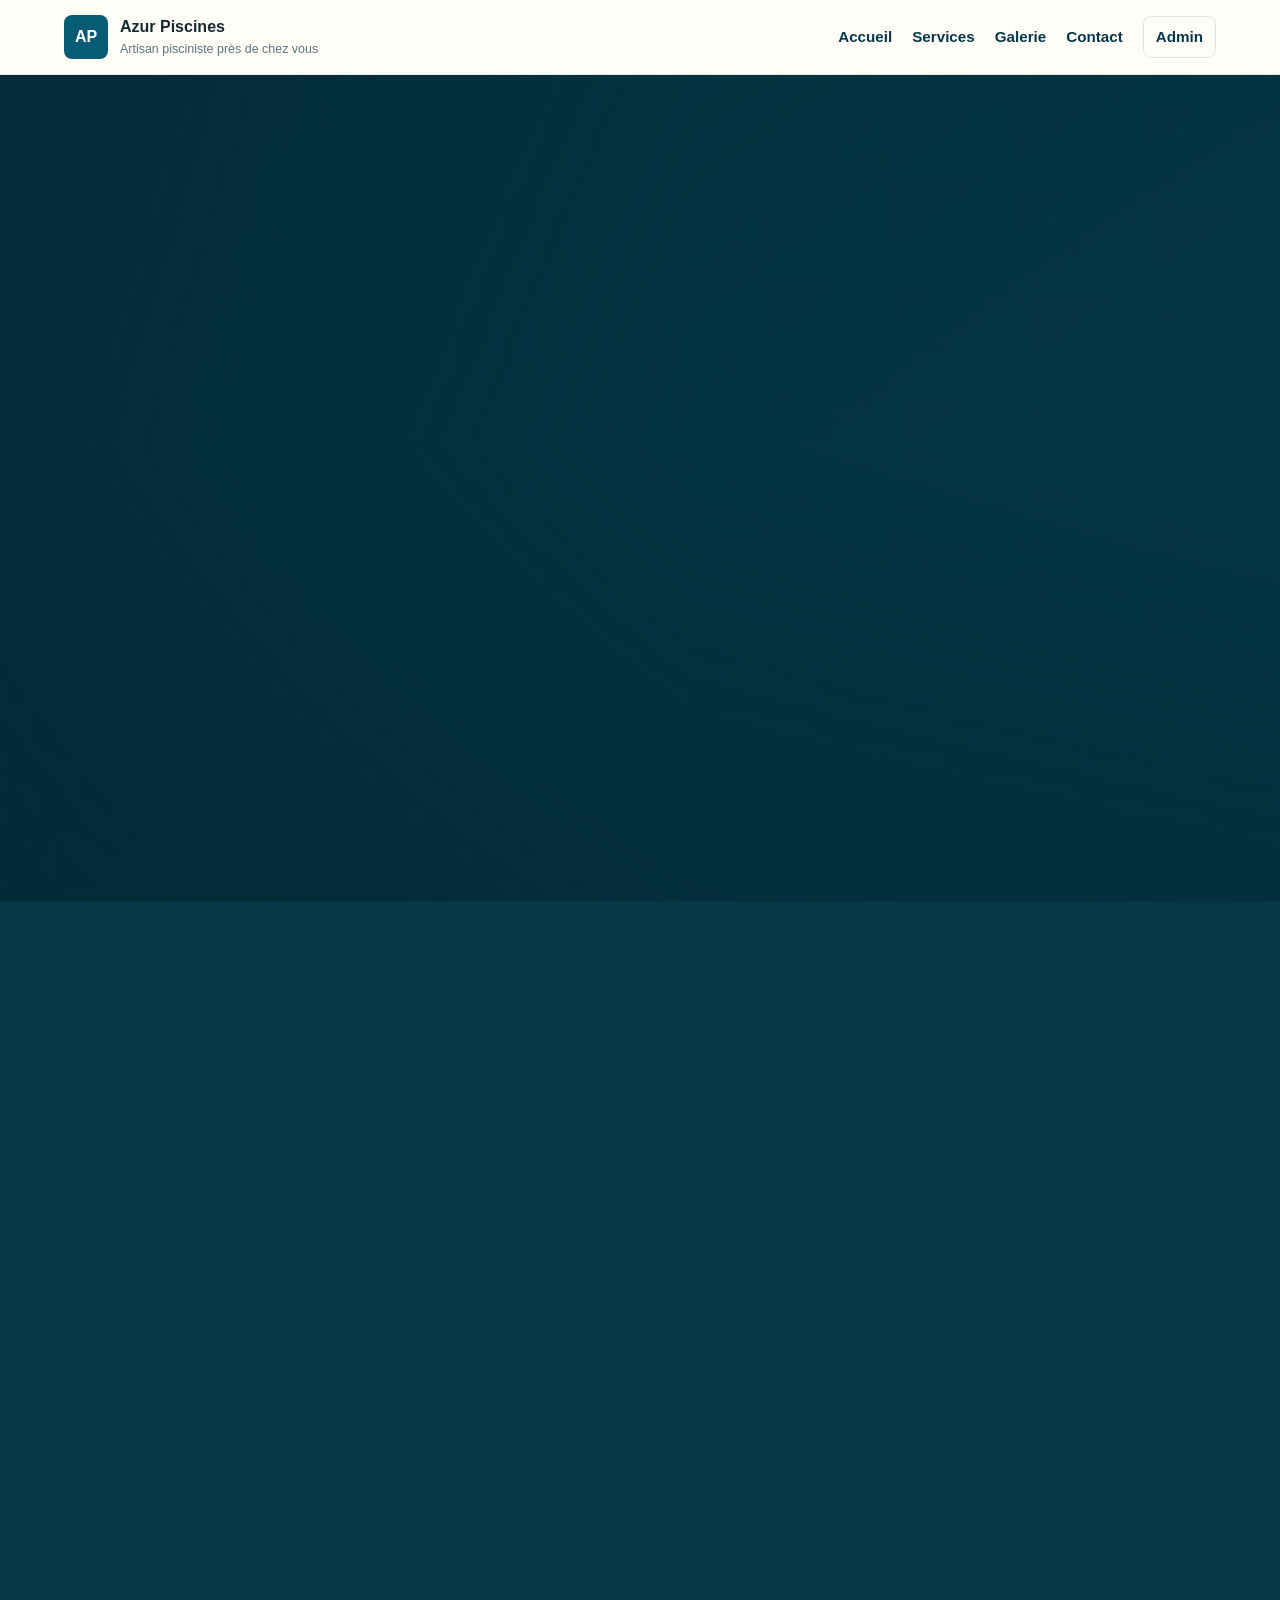
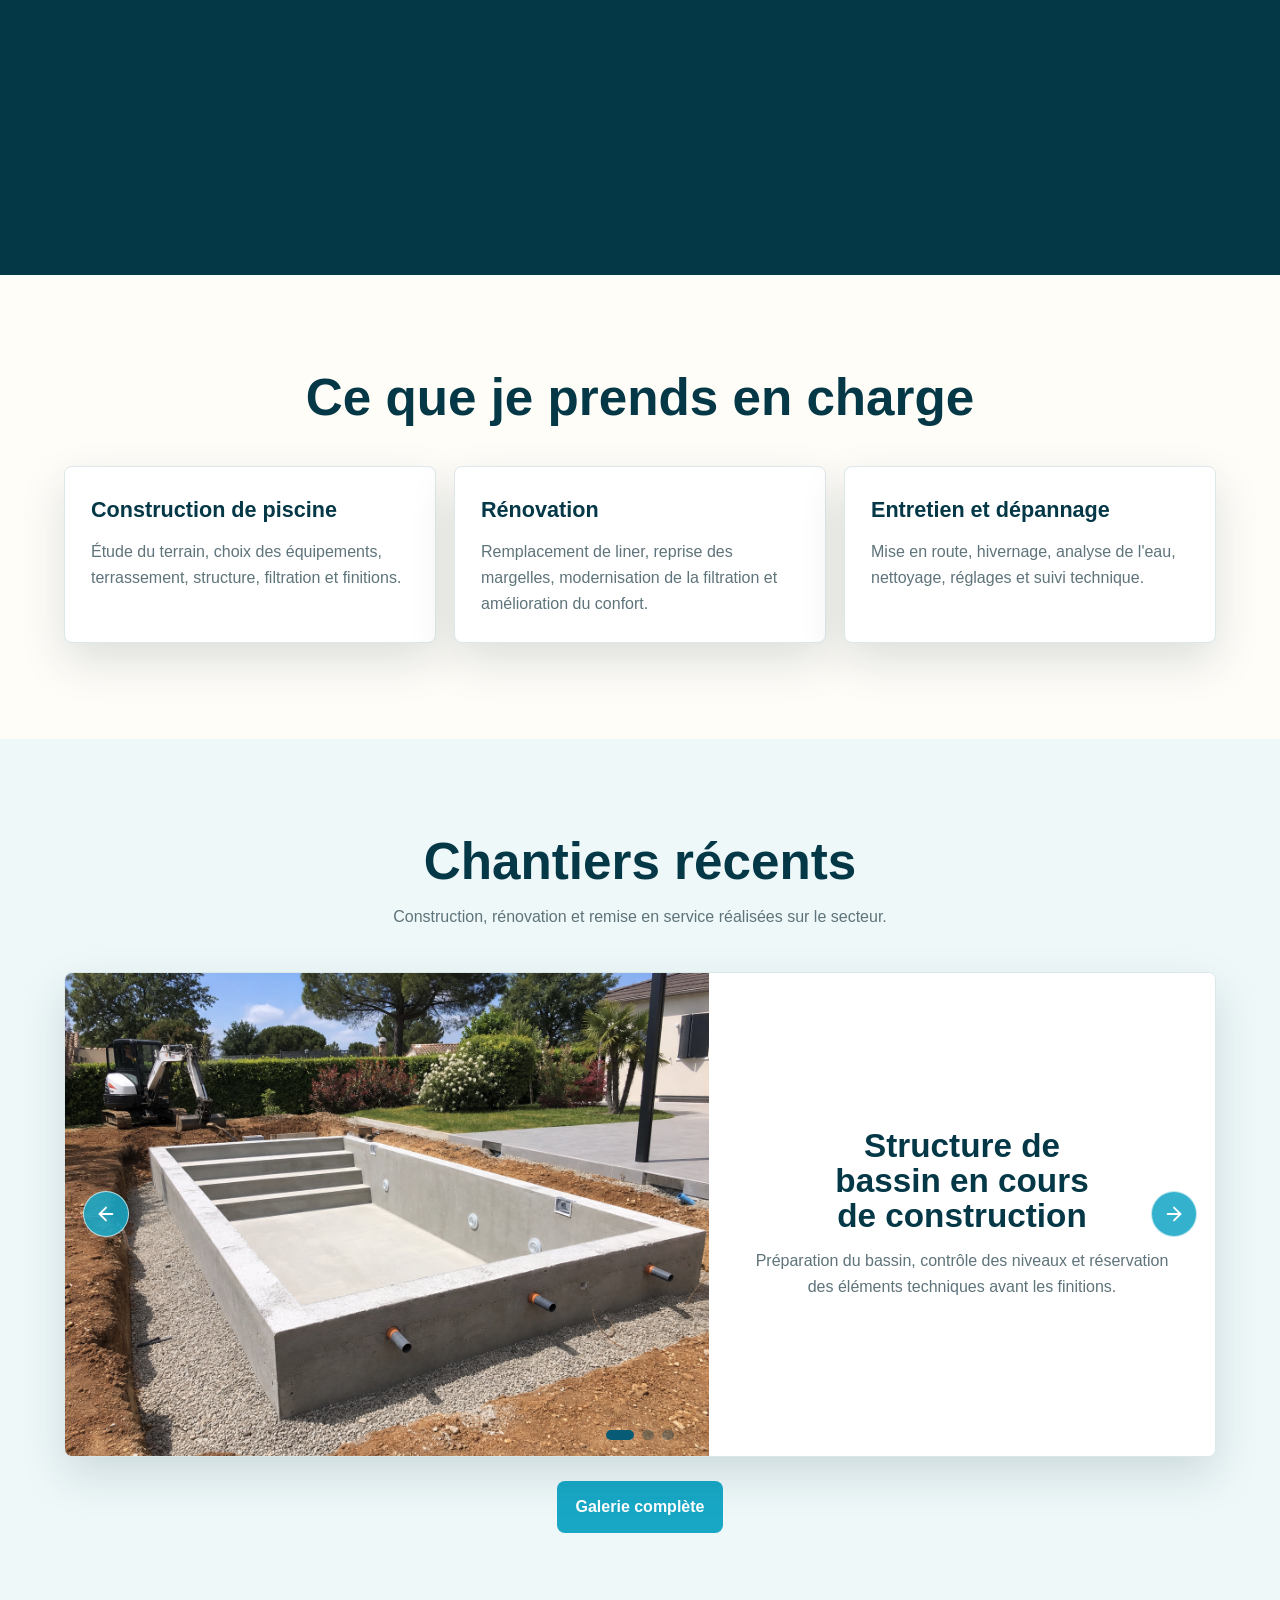
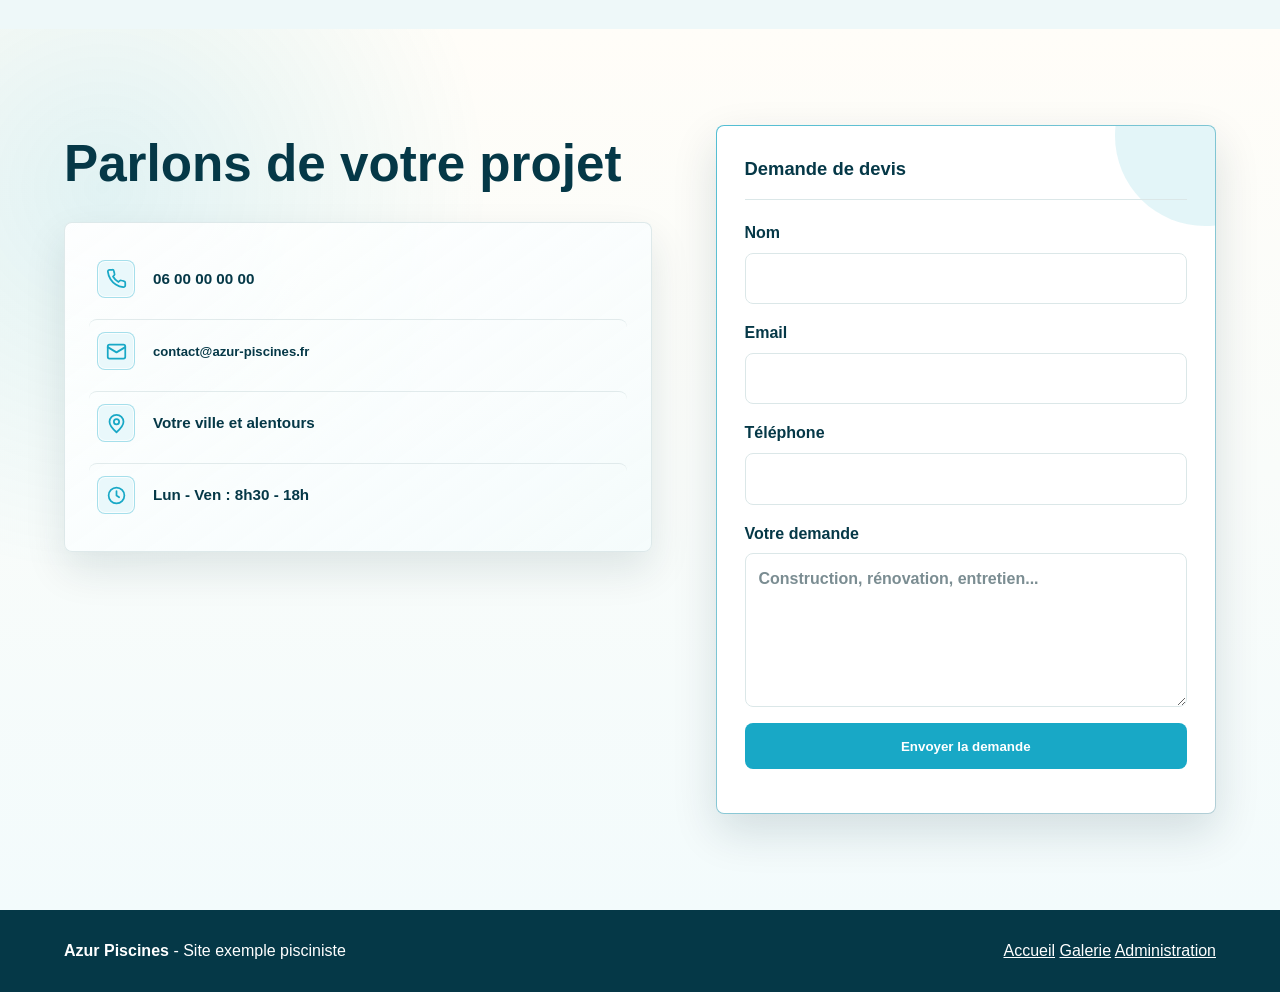
==== commit 2b8a3813: "Finalize scroll-driven pool showcase" ====
--- a/index.html
+++ b/index.html
@@ -5,60 +5,66 @@
     <meta name="viewport" content="width=device-width, initial-scale=1">
     <title>Azur Piscines - Artisan pisciniste</title>
     <meta name="description" content="Artisan pisciniste pour construction, rénovation et entretien de piscines. Demande de devis et galerie de chantiers.">
+    <meta name="robots" content="index, follow">
+    <link rel="canonical" href="https://rzu-it.github.io/azur-piscines.fr/">
+    <meta property="og:locale" content="fr_FR">
+    <meta property="og:type" content="website">
+    <meta property="og:site_name" content="Azur Piscines">
+    <meta property="og:title" content="Azur Piscines - Artisan pisciniste">
+    <meta property="og:description" content="Construction, rénovation et entretien de piscines avec demande de devis et galerie de chantiers.">
+    <meta property="og:url" content="https://rzu-it.github.io/azur-piscines.fr/">
+    <meta property="og:image" content="https://rzu-it.github.io/azur-piscines.fr/assets/images/hero-piscine.png">
+    <meta property="og:image:alt" content="Piscine enterrée moderne réalisée par Azur Piscines">
+    <meta name="twitter:card" content="summary_large_image">
+    <meta name="twitter:title" content="Azur Piscines - Artisan pisciniste">
+    <meta name="twitter:description" content="Construction, rénovation et entretien de piscines avec demande de devis et galerie de chantiers.">
+    <meta name="twitter:image" content="https://rzu-it.github.io/azur-piscines.fr/assets/images/hero-piscine.png">
+    <link rel="icon" href="assets/images/favicon.svg" type="image/svg+xml">
     <link rel="stylesheet" href="assets/styles/base.css">
     <link rel="stylesheet" href="assets/styles/navigation.css">
-    <link rel="stylesheet" href="assets/styles/hero.css">
-    <link rel="stylesheet" href="assets/styles/services.css">
-    <link rel="stylesheet" href="assets/styles/gallery.css">
-    <link rel="stylesheet" href="assets/styles/contact.css">
+    <link rel="stylesheet" href="assets/styles/hero.css?v=7">
+    <link rel="stylesheet" href="assets/styles/services.css?v=5">
+    <link rel="stylesheet" href="assets/styles/gallery.css?v=3">
+    <link rel="stylesheet" href="assets/styles/contact.css?v=3">
     <link rel="stylesheet" href="assets/styles/admin.css">
     <link rel="stylesheet" href="assets/styles/footer.css">
-    <link rel="stylesheet" href="assets/styles/responsive.css">
+    <link rel="stylesheet" href="assets/styles/responsive.css?v=3">
   </head>
   <body data-page="home">
     <div data-include="partials/navbar.html"></div>
 
     <main>
-      <section id="accueil" class="hero section">
-        <img class="hero-image" src="assets/images/hero-piscine.png" alt="Piscine enterrée moderne dans un jardin avec terrasse claire">
-        <div class="hero-overlay"></div>
-        <div class="hero-content">
-          <p class="eyebrow">Construction, r&eacute;novation, entretien</p>
-          <h1 data-field="heroTitle">Votre piscine, pens&eacute;e et r&eacute;alis&eacute;e par un artisan local.</h1>
-          <p data-field="heroText">J'accompagne les particuliers de l'&eacute;tude du projet jusqu'&agrave; la mise en eau, avec des solutions fiables, durables et adapt&eacute;es &agrave; votre terrain.</p>
-          <div class="hero-actions">
-            <a class="button primary" href="#contact">Demander un devis</a>
-            <a class="button secondary" href="gallery.html">Voir tous les chantiers</a>
+      <section id="accueil" class="hero-scroll-section section">
+        <div class="hero">
+          <video class="hero-image" data-hero-video data-src="assets/videos/hero-water-scroll.mp4" poster="assets/images/hero-water-poster.jpg" muted playsinline preload="auto" disablepictureinpicture aria-hidden="true"></video>
+          <div class="hero-overlay"></div>
+          <div class="hero-content">
+            <h1 class="hero-title" data-field="heroTitle" aria-label="Votre piscine, bien construite.">
+              <span class="hero-title-top">Votre piscine</span>
+              <span class="hero-title-bottom">bien construite</span>
+            </h1>
+            <div class="hero-actions">
+              <a class="button primary" href="#contact">Demander un devis</a>
+              <a class="button secondary" href="gallery.html">Voir tous les chantiers</a>
+            </div>
           </div>
         </div>
       </section>
 
-      <section class="intro section content-band">
-        <div>
-          <p class="eyebrow">Zone d'intervention</p>
-          <h2 data-field="areaTitle">Un pisciniste disponible dans votre secteur</h2>
-        </div>
-        <p data-field="areaText">Bas&eacute; localement, j'interviens dans un rayon d'environ 40 km pour les projets de construction, r&eacute;novation, remise en service et suivi d'entretien.</p>
-      </section>
-
       <section id="services" class="section services">
         <div class="section-heading">
-          <p class="eyebrow">Prestations</p>
-          <h2>Des services clairs pour chaque &eacute;tape</h2>
+          <h2>Ce que je prends en charge</h2>
         </div>
         <div class="service-grid">
           <article class="service-card">
-            <span>01</span>
             <h3 data-field="serviceConstructionTitle">Construction de piscine</h3>
             <p data-field="serviceConstructionText">&Eacute;tude du terrain, choix des &eacute;quipements, terrassement, structure, filtration et finitions.</p>
           </article>
           <article class="service-card">
-            <span>02</span>
             <h3 data-field="serviceRenovationTitle">R&eacute;novation</h3>
             <p data-field="serviceRenovationText">Remplacement de liner, reprise des margelles, modernisation de la filtration et am&eacute;lioration du confort.</p>
           </article>
           <article class="service-card">
-            <span>03</span>
             <h3 data-field="serviceEntretienTitle">Entretien et d&eacute;pannage</h3>
             <p data-field="serviceEntretienText">Mise en route, hivernage, analyse de l'eau, nettoyage, r&eacute;glages et suivi technique.</p>
           </article>
@@ -68,9 +74,8 @@
       <section id="realisations" class="section gallery-section">
         <div class="section-heading section-heading-row">
           <div>
-            <p class="eyebrow">Chantiers principaux</p>
-            <h2>Les piscines &agrave; mettre en avant</h2>
-            <p>Un aper&ccedil;u des r&eacute;alisations les plus parlantes. La galerie compl&egrave;te regroupe tous les chantiers.</p>
+            <h2>Chantiers r&eacute;cents</h2>
+            <p>Construction, r&eacute;novation et remise en service r&eacute;alis&eacute;es sur le secteur.</p>
           </div>
         </div>
         <div class="carousel" aria-label="Chantiers mis en avant">
@@ -86,9 +91,7 @@
 
       <section id="contact" class="section contact-section">
         <div class="contact-copy">
-          <p class="eyebrow">Devis gratuit</p>
-          <h2 data-field="contactTitle">Parlons de votre projet piscine</h2>
-          <p data-field="contactText">D&eacute;crivez votre besoin, votre commune et le d&eacute;lai souhait&eacute;. Je vous r&eacute;ponds rapidement pour organiser un premier &eacute;change.</p>
+          <h2 data-field="contactTitle">Parlons de votre projet</h2>
           <div class="contact-panel">
             <div class="contact-card">
               <ul class="contact-list">
@@ -96,25 +99,25 @@
                 <span class="contact-icon" aria-label="T&eacute;l&eacute;phone">
                   <svg viewBox="0 0 24 24" aria-hidden="true"><path d="M22 16.92v3a2 2 0 0 1-2.18 2 19.8 19.8 0 0 1-8.63-3.07 19.5 19.5 0 0 1-6-6A19.8 19.8 0 0 1 2.12 4.18 2 2 0 0 1 4.11 2h3a2 2 0 0 1 2 1.72c.12.91.32 1.8.6 2.65a2 2 0 0 1-.45 2.11L8 9.74a16 16 0 0 0 6.26 6.26l1.26-1.26a2 2 0 0 1 2.11-.45c.85.28 1.74.48 2.65.6A2 2 0 0 1 22 16.92Z"/></svg>
                 </span>
-                <span class="contact-detail"><small>Appel direct</small><a data-field="phone" href="tel:0600000000">06 00 00 00 00</a></span>
+                <span class="contact-detail"><a data-field="phone" href="tel:0600000000">06 00 00 00 00</a></span>
               </li>
               <li>
                 <span class="contact-icon" aria-label="Email">
                   <svg viewBox="0 0 24 24" aria-hidden="true"><path d="M4 4h16a2 2 0 0 1 2 2v12a2 2 0 0 1-2 2H4a2 2 0 0 1-2-2V6a2 2 0 0 1 2-2Z"/><path d="m22 7-10 6L2 7"/></svg>
                 </span>
-                <span class="contact-detail"><small>Email</small><a data-field="email" href="mailto:contact@azur-piscines.fr">contact@azur-piscines.fr</a></span>
+                <span class="contact-detail"><a data-field="email" href="mailto:contact@azur-piscines.fr">contact@azur-piscines.fr</a></span>
               </li>
               <li>
                 <span class="contact-icon" aria-label="Secteur">
                   <svg viewBox="0 0 24 24" aria-hidden="true"><path d="M20 10c0 5-8 12-8 12S4 15 4 10a8 8 0 1 1 16 0Z"/><circle cx="12" cy="10" r="3"/></svg>
                 </span>
-                <span class="contact-detail"><small>Secteur</small><span data-field="serviceArea">Votre ville et alentours</span></span>
+                <span class="contact-detail"><span data-field="serviceArea">Votre ville et alentours</span></span>
               </li>
               <li>
                 <span class="contact-icon" aria-label="Horaires">
                   <svg viewBox="0 0 24 24" aria-hidden="true"><circle cx="12" cy="12" r="9"/><path d="M12 7v5l3 2"/></svg>
                 </span>
-                <span class="contact-detail"><small>Horaires</small><span data-field="openingHours">Lun - Ven : 8h30 - 18h</span></span>
+                <span class="contact-detail"><span data-field="openingHours">Lun - Ven : 8h30 - 18h</span></span>
               </li>
               </ul>
             </div>
@@ -123,7 +126,6 @@
         <form id="quote-form" class="quote-form">
           <div class="form-heading">
             <span>Demande de devis</span>
-            <strong>R&eacute;ponse rapide</strong>
           </div>
           <label>Nom
             <input name="name" autocomplete="name" required>
@@ -146,9 +148,10 @@
     <div data-include="partials/footer.html"></div>
 
     <script src="assets/scripts/includes.js"></script>
-    <script src="assets/scripts/app.js"></script>
-    <!-- Rzu-Informatique -->
+    <script src="assets/scripts/app.js?v=6"></script>
+    <script src="assets/scripts/hero-video-scroll.js?v=4"></script>
+
   </body>
 </html>
 
-
+<!-- Copyright RZU Informatique -->
--- a/assets/styles/base.css
+++ b/assets/styles/base.css
@@ -64,4 +64,4 @@
   }
 }
 
-/* Rzu-Informatique */
+/* Copyright RZU Informatique */
--- a/assets/styles/navigation.css
+++ b/assets/styles/navigation.css
@@ -94,4 +94,4 @@
   font-weight: 700;
 }
 
-/* Rzu-Informatique */
+/* Copyright RZU Informatique */
--- a/assets/styles/hero.css
+++ b/assets/styles/hero.css
@@ -2,11 +2,21 @@
   scroll-margin-top: 86px;
 }
 
+.hero-scroll-section {
+  --hero-progress: 0;
+  height: calc(100svh + 900px);
+  min-height: 1180px;
+  background: var(--blue-dark);
+}
+
 .hero {
   position: relative;
-  min-height: calc(100vh - 74px);
-  display: flex;
-  align-items: center;
+  position: sticky;
+  top: 74px;
+  height: calc(100svh - 74px);
+  min-height: 560px;
+  display: grid;
+  place-items: center;
   padding: clamp(56px, 8vw, 110px) clamp(18px, 5vw, 64px);
   overflow: hidden;
   color: white;
@@ -22,18 +32,29 @@
 
 .hero-image {
   object-fit: cover;
-  animation: heroDrift 18s var(--ease) both;
-}
+  object-position: center;
+  background: var(--blue-dark);
+  transform: scale(calc(1.055 - var(--hero-progress) * .035));
+  filter: saturate(calc(.92 + var(--hero-progress) * .12));
+  opacity: 0;
+  transition: opacity .45s ease;
+  will-change: transform;
+}
+
+.hero-scroll-section.is-video-ready .hero-image { opacity: 1; }
 
 .hero-overlay {
-  background: linear-gradient(90deg, rgba(3, 37, 47, 0.8), rgba(3, 37, 47, 0.42), rgba(3, 37, 47, 0.08));
+  background:
+    linear-gradient(180deg, rgba(3, 37, 47, .16), rgba(3, 37, 47, .05) 45%, rgba(3, 37, 47, .38)),
+    linear-gradient(90deg, rgba(3, 37, 47, .58), rgba(3, 37, 47, .18) 54%, rgba(3, 37, 47, .06));
 }
 
 .hero-content {
   position: relative;
   z-index: 1;
-  width: min(720px, 100%);
-  animation: fadeUp 0.75s var(--ease) both;
+  width: min(1180px, 100%);
+  height: min(680px, calc(100vh - 130px));
+  min-height: 510px;
 }
 
 .eyebrow {
@@ -47,16 +68,43 @@
 
 .hero h1 {
   margin: 0;
-  max-width: 13ch;
-  font-size: clamp(2.7rem, 8vw, 5.8rem);
-  line-height: 0.96;
+  max-width: none;
+  font-size: clamp(3rem, 6.2vw, 5.7rem);
+  line-height: 1;
   letter-spacing: 0;
 }
 
-.hero p:not(.eyebrow) {
-  max-width: 620px;
-  margin: 24px 0;
-  font-size: clamp(1.05rem, 2vw, 1.24rem);
+.hero-title span {
+  position: absolute;
+  z-index: 2;
+  display: block;
+  text-shadow: 0 4px 24px rgba(3, 37, 47, .38);
+  will-change: transform, opacity;
+}
+
+.hero-title-top {
+  top: 5%;
+  left: 54%;
+  white-space: nowrap;
+  opacity: clamp(0, calc(var(--hero-progress) * 6), 1);
+  transform: translate(-50%, calc((1 - clamp(0, var(--hero-progress) * 6, 1)) * -32px));
+}
+
+.hero-title-bottom {
+  top: 68%;
+  right: 57%;
+  white-space: nowrap;
+  opacity: clamp(0, calc((var(--hero-progress) - .24) * 6), 1);
+  transform: translate(50%, calc((1 - clamp(0, (var(--hero-progress) - .24) * 6, 1)) * 32px));
+}
+
+.hero .hero-actions {
+  position: absolute;
+  right: 8%;
+  bottom: 6%;
+  opacity: clamp(0, calc((var(--hero-progress) - .52) * 5), 1);
+  transform: translateY(calc((1 - clamp(0, (var(--hero-progress) - .52) * 5, 1)) * 22px));
+  will-change: transform, opacity;
 }
 
 .hero-actions,
@@ -115,4 +163,38 @@
   color: var(--blue-dark);
 }
 
-/* Rzu-Informatique */
+@media (max-width: 860px) {
+  .hero-content { height: 560px; min-height: 0; }
+  .hero h1 { font-size: clamp(2.65rem, 10vw, 4.8rem); }
+  .hero-title-top { top: 7%; left: 57%; }
+  .hero-title-bottom { top: 66%; right: 52%; }
+  .hero .hero-actions { right: 0; bottom: 4%; left: 0; width: min(470px, 100%); margin-inline: auto; justify-content: center; }
+}
+
+@media (max-width: 560px) {
+  .hero-scroll-section {
+    height: calc(100svh + 620px);
+    min-height: 980px;
+  }
+
+  .hero { padding-inline: 16px; }
+  .hero-content { height: 500px; }
+  .hero h1 { font-size: clamp(2.35rem, 12vw, 3.45rem); }
+  .hero-title-top { top: 10%; left: 50%; }
+  .hero-title-bottom { top: 62%; right: 50%; }
+  .hero .hero-actions { bottom: 1%; gap: 9px; }
+  .hero .hero-actions .button { flex: 1 1 150px; padding-inline: 12px; }
+}
+
+@media (prefers-reduced-motion: reduce) {
+  .hero-scroll-section { height: 100svh; min-height: 640px; }
+  .hero-image { transform: none; filter: none; }
+  .hero-title-top,
+  .hero-title-bottom,
+  .hero .hero-actions { opacity: 1; }
+  .hero-title-top { transform: translate(-50%, 0); }
+  .hero-title-bottom { transform: translate(50%, 0); }
+  .hero .hero-actions { transform: none; }
+}
+
+/* Copyright RZU Informatique */
--- a/assets/styles/services.css
+++ b/assets/styles/services.css
@@ -1,13 +1,5 @@
-.content-band,
 .services {
   padding: clamp(54px, 8vw, 96px) clamp(18px, 5vw, 64px);
-}
-
-.content-band {
-  display: grid;
-  grid-template-columns: 0.85fr 1.15fr;
-  gap: clamp(28px, 6vw, 90px);
-  background: var(--sand);
 }
 
 h2 {
@@ -41,7 +33,12 @@
 
 .section-heading {
   max-width: 760px;
-  margin-bottom: 30px;
+  margin-bottom: 42px;
+}
+
+.services .section-heading {
+  margin-inline: auto;
+  text-align: center;
 }
 
 .section-heading-row {
@@ -64,6 +61,8 @@
   display: grid;
   grid-template-columns: repeat(3, minmax(0, 1fr));
   gap: 18px;
+  max-width: 1180px;
+  margin: 0 auto;
 }
 
 .service-card {
@@ -76,20 +75,21 @@
 }
 
 .service-card:hover {
-  transform: translateY(-5px);
+  transform: translateY(-4px) scale(1.02);
   border-color: rgba(24, 168, 198, 0.42);
   box-shadow: var(--shadow-strong);
 }
 
-.service-card span {
-  color: var(--aqua);
-  font-weight: 900;
-}
-
 .service-card h3 {
-  margin: 16px 0 8px;
+  margin: 0 0 12px;
   color: var(--blue-dark);
   font-size: 1.35rem;
 }
 
-/* Rzu-Informatique */
+.service-card p {
+  max-width: 700px;
+  margin: 0;
+  color: var(--muted);
+}
+
+/* Copyright RZU Informatique */
--- a/assets/styles/gallery.css
+++ b/assets/styles/gallery.css
@@ -1,6 +1,20 @@
 .gallery-section {
   padding: clamp(54px, 8vw, 96px) clamp(18px, 5vw, 64px);
   background: #eef8f9;
+}
+
+.gallery-section .section-heading-row {
+  width: 100%;
+  max-width: none;
+  display: block;
+  justify-content: center;
+  margin-inline: auto;
+  text-align: center;
+}
+
+.gallery-section .section-heading-row > div {
+  max-width: 760px;
+  margin-inline: auto;
 }
 
 .gallery {
@@ -98,8 +112,10 @@
   display: flex;
   flex-direction: column;
   justify-content: center;
+  align-items: center;
   min-width: 0;
   padding: clamp(24px, 4vw, 42px);
+  text-align: center;
   color: var(--ink);
   background: white;
 }
@@ -116,7 +132,7 @@
 .carousel-caption h3 {
   margin: 0;
   color: var(--blue-dark);
-  max-width: 12ch;
+  max-width: 15ch;
   font-size: clamp(1.65rem, 2.6vw, 2.55rem);
   line-height: 1.05;
 }
@@ -126,6 +142,7 @@
   margin-top: 14px;
   max-width: 560px;
   color: var(--muted);
+  text-align: center;
 }
 
 .carousel-control {
@@ -198,4 +215,4 @@
   margin-top: 24px;
 }
 
-/* Rzu-Informatique */
+/* Copyright RZU Informatique */
--- a/assets/styles/contact.css
+++ b/assets/styles/contact.css
@@ -1,8 +1,8 @@
 .contact-section {
   padding: clamp(54px, 8vw, 96px) clamp(18px, 5vw, 64px);
   display: grid;
-  grid-template-columns: minmax(0, 0.9fr) minmax(320px, 1fr);
-  gap: clamp(28px, 6vw, 76px);
+  grid-template-columns: minmax(430px, 1.08fr) minmax(480px, .92fr);
+  gap: clamp(44px, 5vw, 84px);
   align-items: start;
   background:
     radial-gradient(circle at 8% 18%, rgba(24, 168, 198, 0.12), transparent 28%),
@@ -14,7 +14,7 @@
 }
 
 .contact-copy h2 {
-  max-width: 10ch;
+  max-width: 20ch;
   font-weight: 600;
 }
 
@@ -24,7 +24,7 @@
 
 .contact-card {
   display: grid;
-  padding: 18px;
+  padding: 24px;
   border: 1px solid rgba(219, 231, 232, 0.9);
   border-radius: 8px;
   background:
@@ -34,7 +34,7 @@
 
 .contact-list {
   display: grid;
-  gap: 0;
+  gap: 8px;
   padding: 0;
   margin: 0;
   list-style: none;
@@ -46,12 +46,16 @@
   align-items: center;
   gap: 14px;
   min-height: 64px;
-  padding: 10px 2px;
+  padding: 12px 8px;
   border-radius: 8px;
 }
 
 .contact-list li + li {
   border-top: 1px solid rgba(219, 231, 232, 0.8);
+}
+
+@media (min-width: 901px) {
+  .contact-copy h2 { white-space: nowrap; }
 }
 
 .contact-icon {
@@ -178,4 +182,4 @@
   font-weight: 700;
 }
 
-/* Rzu-Informatique */
+/* Copyright RZU Informatique */
--- a/assets/styles/admin.css
+++ b/assets/styles/admin.css
@@ -120,28 +120,52 @@
 
 .admin-workspace {
   display: grid;
-  grid-template-columns: minmax(280px, 360px) minmax(0, 1fr);
+  grid-template-columns: 1fr;
   gap: 22px;
   align-items: start;
 }
 
 .admin-gallery {
   display: grid;
-  grid-template-columns: repeat(2, minmax(0, 1fr));
+  grid-template-columns: repeat(3, minmax(240px, 1fr));
   gap: 18px;
 }
 
 .admin-edit-form {
-  position: sticky;
-  top: 84px;
   z-index: 30;
-  max-height: calc(100vh - 104px);
-  overflow: auto;
+  max-height: none;
   padding: 18px;
   border: 1px solid var(--line);
   border-radius: 8px;
   background: white;
   box-shadow: 0 12px 28px rgba(6, 44, 54, 0.12);
+}
+
+.admin-edit-form input[type="file"] {
+  padding: 8px;
+  cursor: pointer;
+  color: var(--muted);
+  font-weight: 700;
+}
+
+.admin-edit-form input[type="file"]::file-selector-button {
+  margin-right: 12px;
+  border: 0;
+  border-radius: 8px;
+  padding: 10px 14px;
+  background: var(--blue);
+  color: white;
+  cursor: pointer;
+  font: inherit;
+  font-weight: 800;
+  transition:
+    transform var(--hover-duration) var(--ease),
+    background-color var(--hover-duration) var(--ease);
+}
+
+.admin-edit-form input[type="file"]::file-selector-button:hover {
+  background: var(--blue-dark);
+  transform: translateY(-1px);
 }
 
 .admin-gallery-card {
@@ -227,4 +251,24 @@
   background: #ffe8e8;
 }
 
-/* Rzu-Informatique */
+@media (max-width: 1100px) {
+  .admin-gallery {
+    grid-template-columns: repeat(2, minmax(260px, 1fr));
+  }
+}
+
+@media (max-width: 720px) {
+  .admin-title-row {
+    display: grid;
+  }
+
+  .admin-title-row .button {
+    width: 100%;
+  }
+
+  .admin-gallery {
+    grid-template-columns: 1fr;
+  }
+}
+
+/* Copyright RZU Informatique */
--- a/assets/styles/footer.css
+++ b/assets/styles/footer.css
@@ -11,4 +11,4 @@
   margin: 0;
 }
 
-/* Rzu-Informatique */
+/* Copyright RZU Informatique */
--- a/assets/styles/responsive.css
+++ b/assets/styles/responsive.css
@@ -114,7 +114,6 @@
     color: var(--aqua);
   }
 
-  .content-band,
   .contact-section,
   .service-grid,
   .gallery,
@@ -146,11 +145,16 @@
   }
 
   .hero {
-    min-height: 720px;
+    min-height: 650px;
   }
 
   .hero h1 {
-    max-width: 11ch;
+    max-width: 12ch;
+  }
+
+  .service-card {
+    grid-template-columns: minmax(180px, .6fr) minmax(0, 1fr);
+    gap: 28px;
   }
 }
 
@@ -160,7 +164,13 @@
   }
 
   .hero {
-    min-height: 640px;
+    min-height: 590px;
+  }
+
+  .service-card {
+    grid-template-columns: 1fr;
+    gap: 8px;
+    padding: 24px 0;
   }
 
   .site-footer {
@@ -205,4 +215,4 @@
   }
 }
 
-/* Rzu-Informatique */
+/* Copyright RZU Informatique */
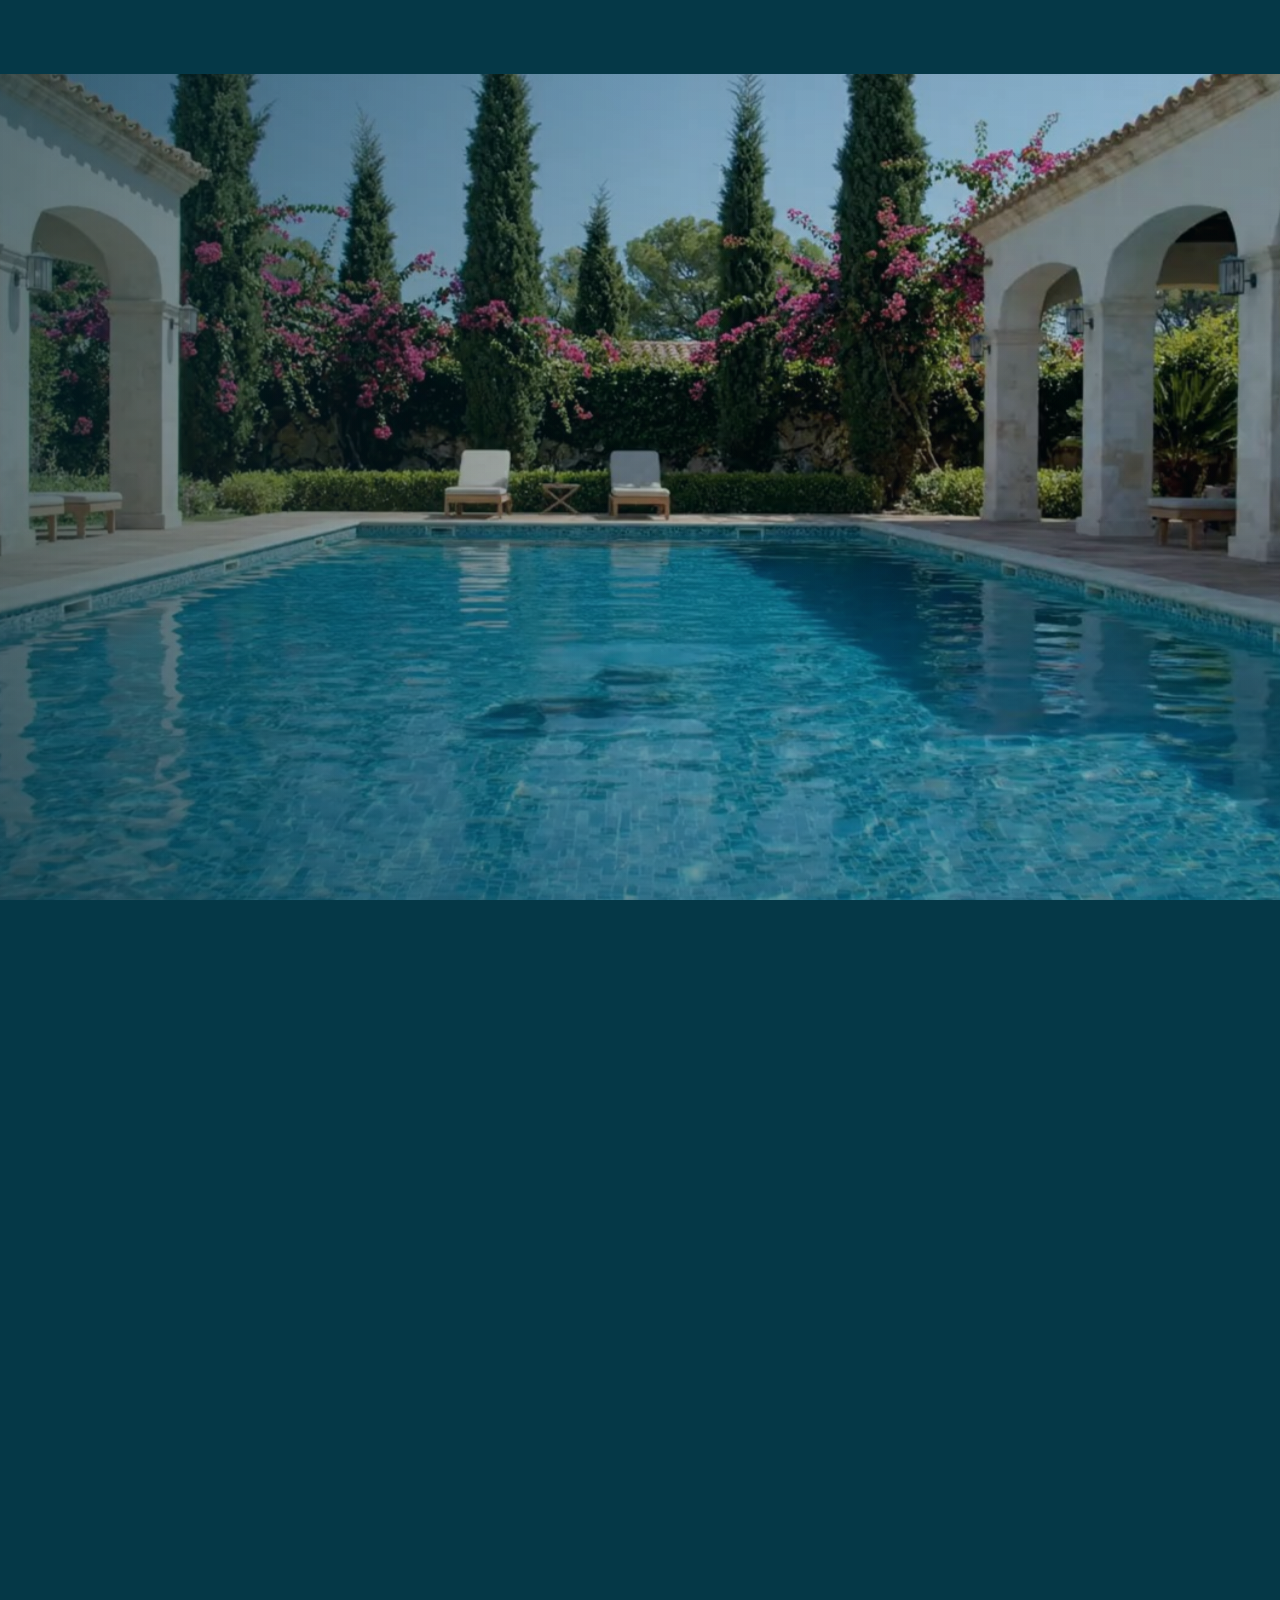
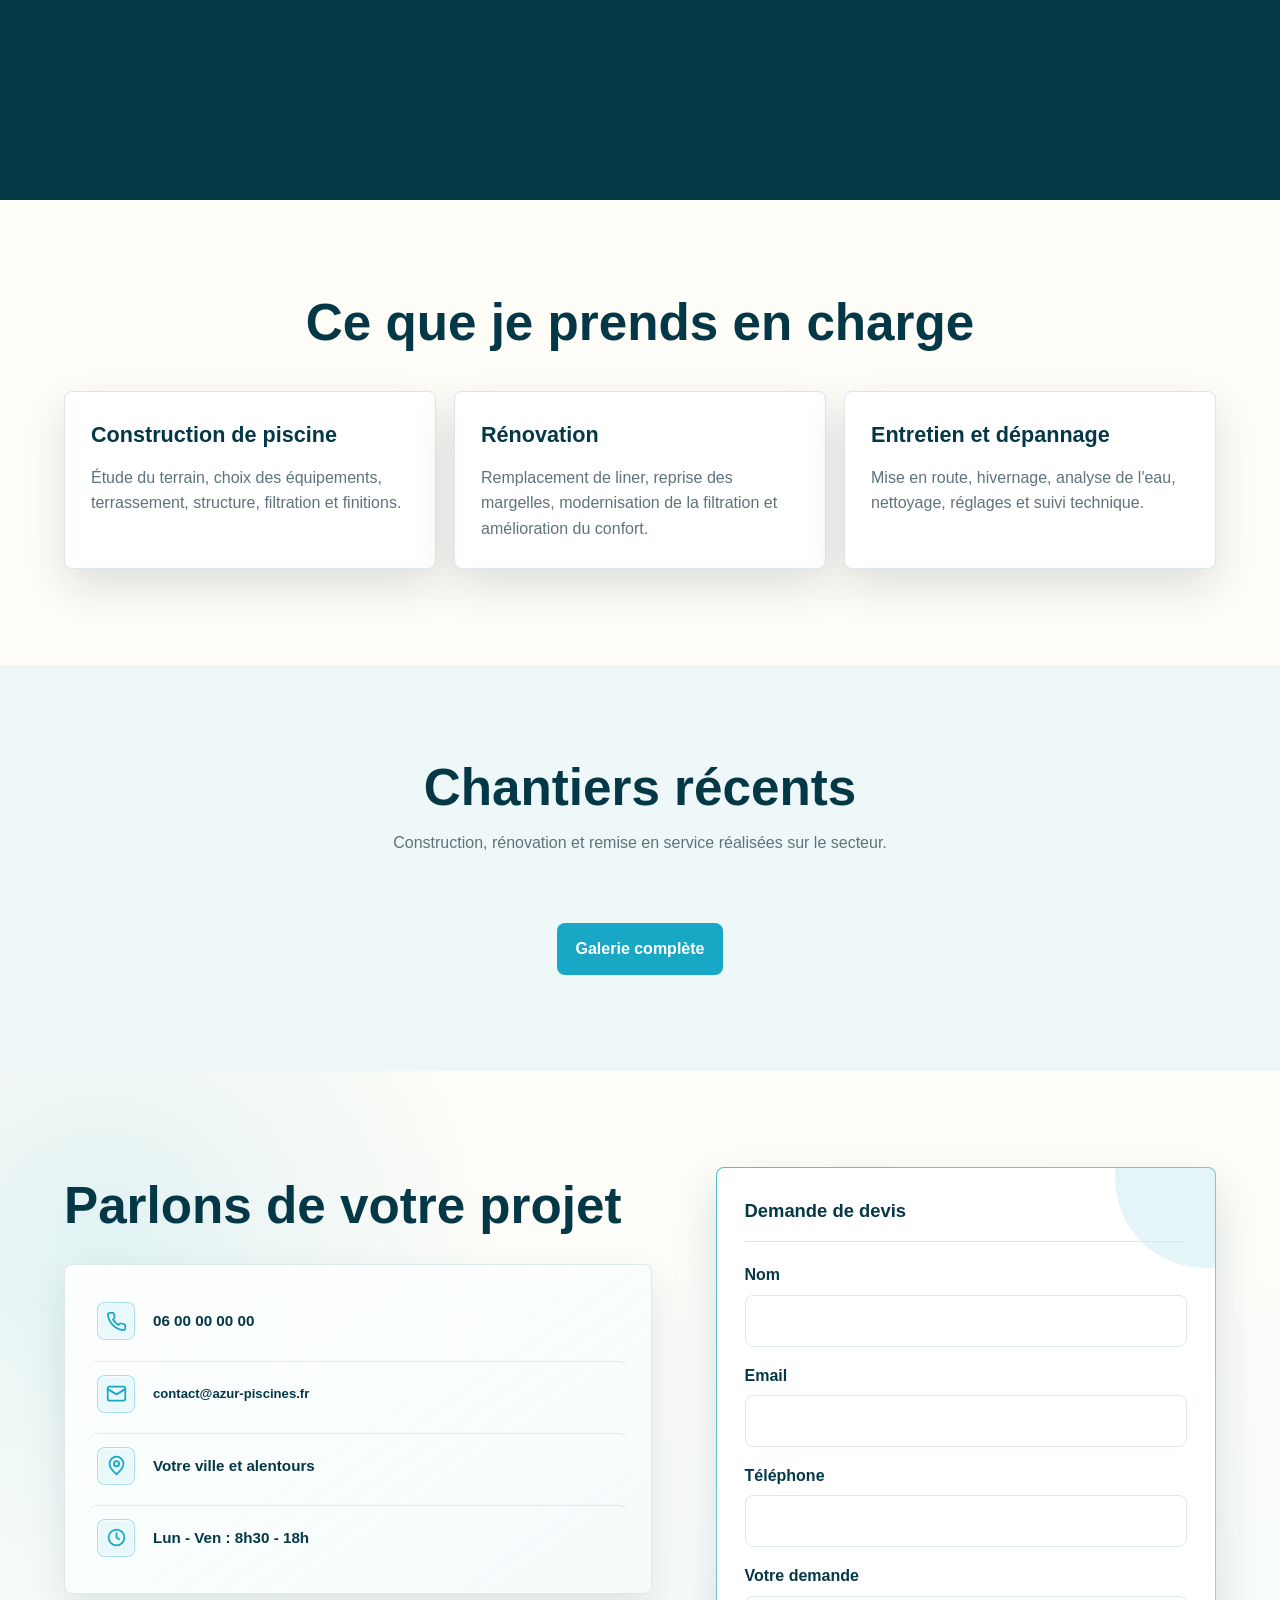
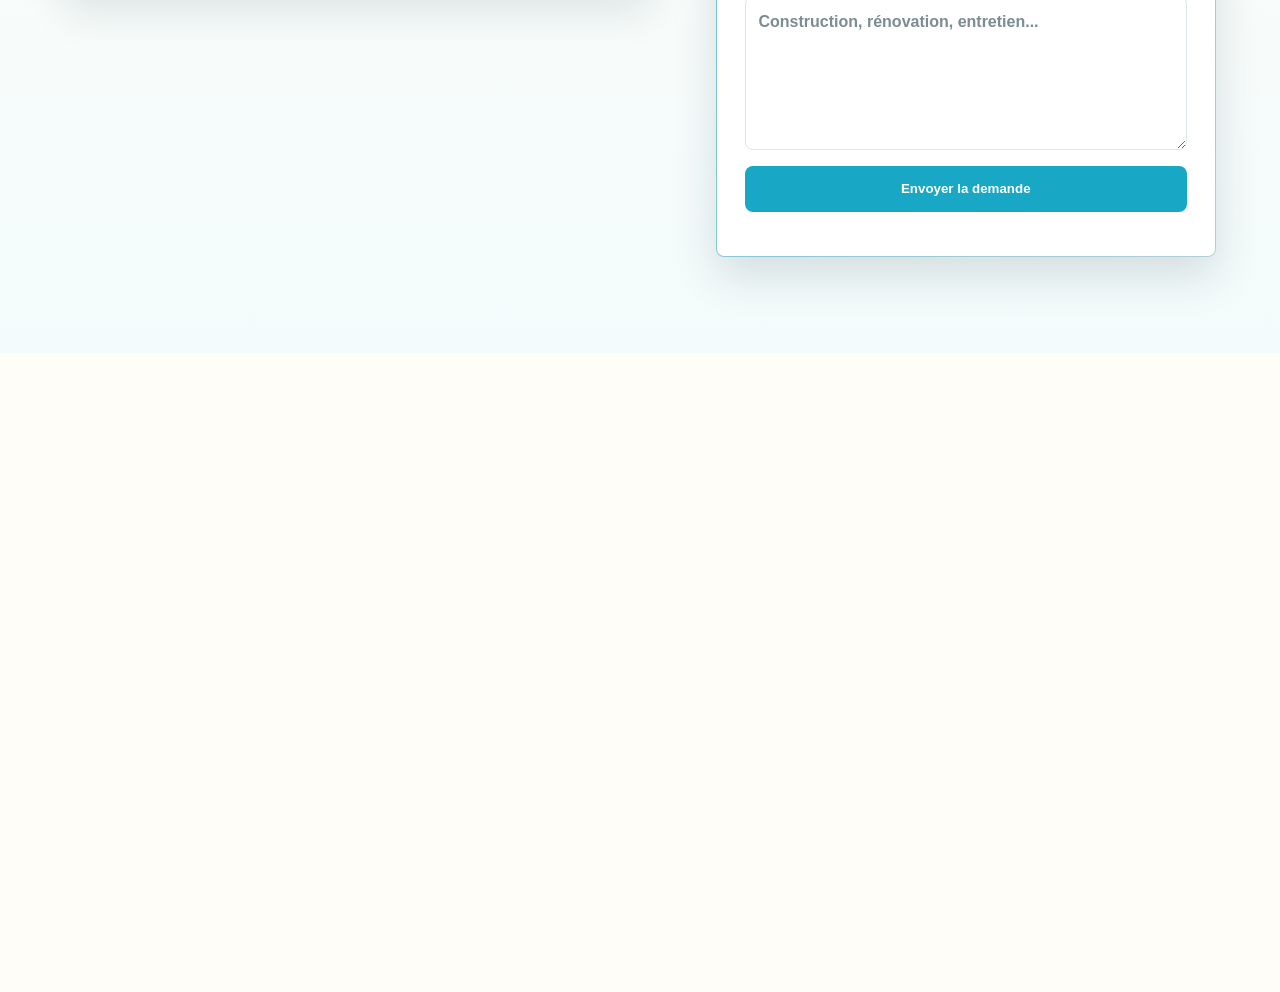
==== commit 7d40f217: "Fix responsive hero video behavior" ====
--- a/index.html
+++ b/index.html
@@ -22,7 +22,7 @@
     <link rel="icon" href="assets/images/favicon.svg" type="image/svg+xml">
     <link rel="stylesheet" href="assets/styles/base.css">
     <link rel="stylesheet" href="assets/styles/navigation.css">
-    <link rel="stylesheet" href="assets/styles/hero.css?v=7">
+    <link rel="stylesheet" href="assets/styles/hero.css?v=9">
     <link rel="stylesheet" href="assets/styles/services.css?v=5">
     <link rel="stylesheet" href="assets/styles/gallery.css?v=3">
     <link rel="stylesheet" href="assets/styles/contact.css?v=3">
@@ -36,7 +36,7 @@
     <main>
       <section id="accueil" class="hero-scroll-section section">
         <div class="hero">
-          <video class="hero-image" data-hero-video data-src="assets/videos/hero-water-scroll.mp4" poster="assets/images/hero-water-poster.jpg" muted playsinline preload="auto" disablepictureinpicture aria-hidden="true"></video>
+          <video class="hero-image" data-hero-video src="assets/videos/hero-water-scroll.mp4" poster="assets/images/hero-water-poster.jpg" muted playsinline preload="auto" disablepictureinpicture aria-hidden="true"></video>
           <div class="hero-overlay"></div>
           <div class="hero-content">
             <h1 class="hero-title" data-field="heroTitle" aria-label="Votre piscine, bien construite.">
@@ -149,7 +149,7 @@
 
     <script src="assets/scripts/includes.js"></script>
     <script src="assets/scripts/app.js?v=6"></script>
-    <script src="assets/scripts/hero-video-scroll.js?v=4"></script>
+    <script src="assets/scripts/hero-video-scroll.js?v=6"></script>
 
   </body>
 </html>
--- a/assets/styles/hero.css
+++ b/assets/styles/hero.css
@@ -36,7 +36,7 @@
   background: var(--blue-dark);
   transform: scale(calc(1.055 - var(--hero-progress) * .035));
   filter: saturate(calc(.92 + var(--hero-progress) * .12));
-  opacity: 0;
+  opacity: 1;
   transition: opacity .45s ease;
   will-change: transform;
 }
@@ -198,3 +198,22 @@
 }
 
 /* Copyright RZU Informatique */
+
+@media (max-width: 680px) {
+  .hero-scroll-section { height: auto; min-height: 0; }
+  .hero { position: relative; top: auto; height: min(760px, calc(100svh - 72px)); min-height: 600px; }
+  .hero-image { transform: none; filter: saturate(1.02); }
+  .hero-title-top,
+  .hero-title-bottom {
+    right: 0;
+    left: 0;
+    width: 100%;
+    white-space: normal;
+    text-align: center;
+    opacity: 1;
+    transform: none;
+  }
+  .hero-title-top { top: 12%; }
+  .hero-title-bottom { top: 57%; }
+  .hero .hero-actions { opacity: 1; transform: none; }
+}
--- a/assets/styles/responsive.css
+++ b/assets/styles/responsive.css
@@ -216,3 +216,11 @@
 }
 
 /* Copyright RZU Informatique */
+
+@media (max-width: 680px) {
+  .services .wrap { width: min(calc(100% - 32px), 560px); }
+  .services .section-heading { padding-inline: 0; text-align: center; }
+  .service-card { padding: 28px 22px; }
+  .service-card h3,
+  .service-card p { margin-left: 0; text-align: left; }
+}
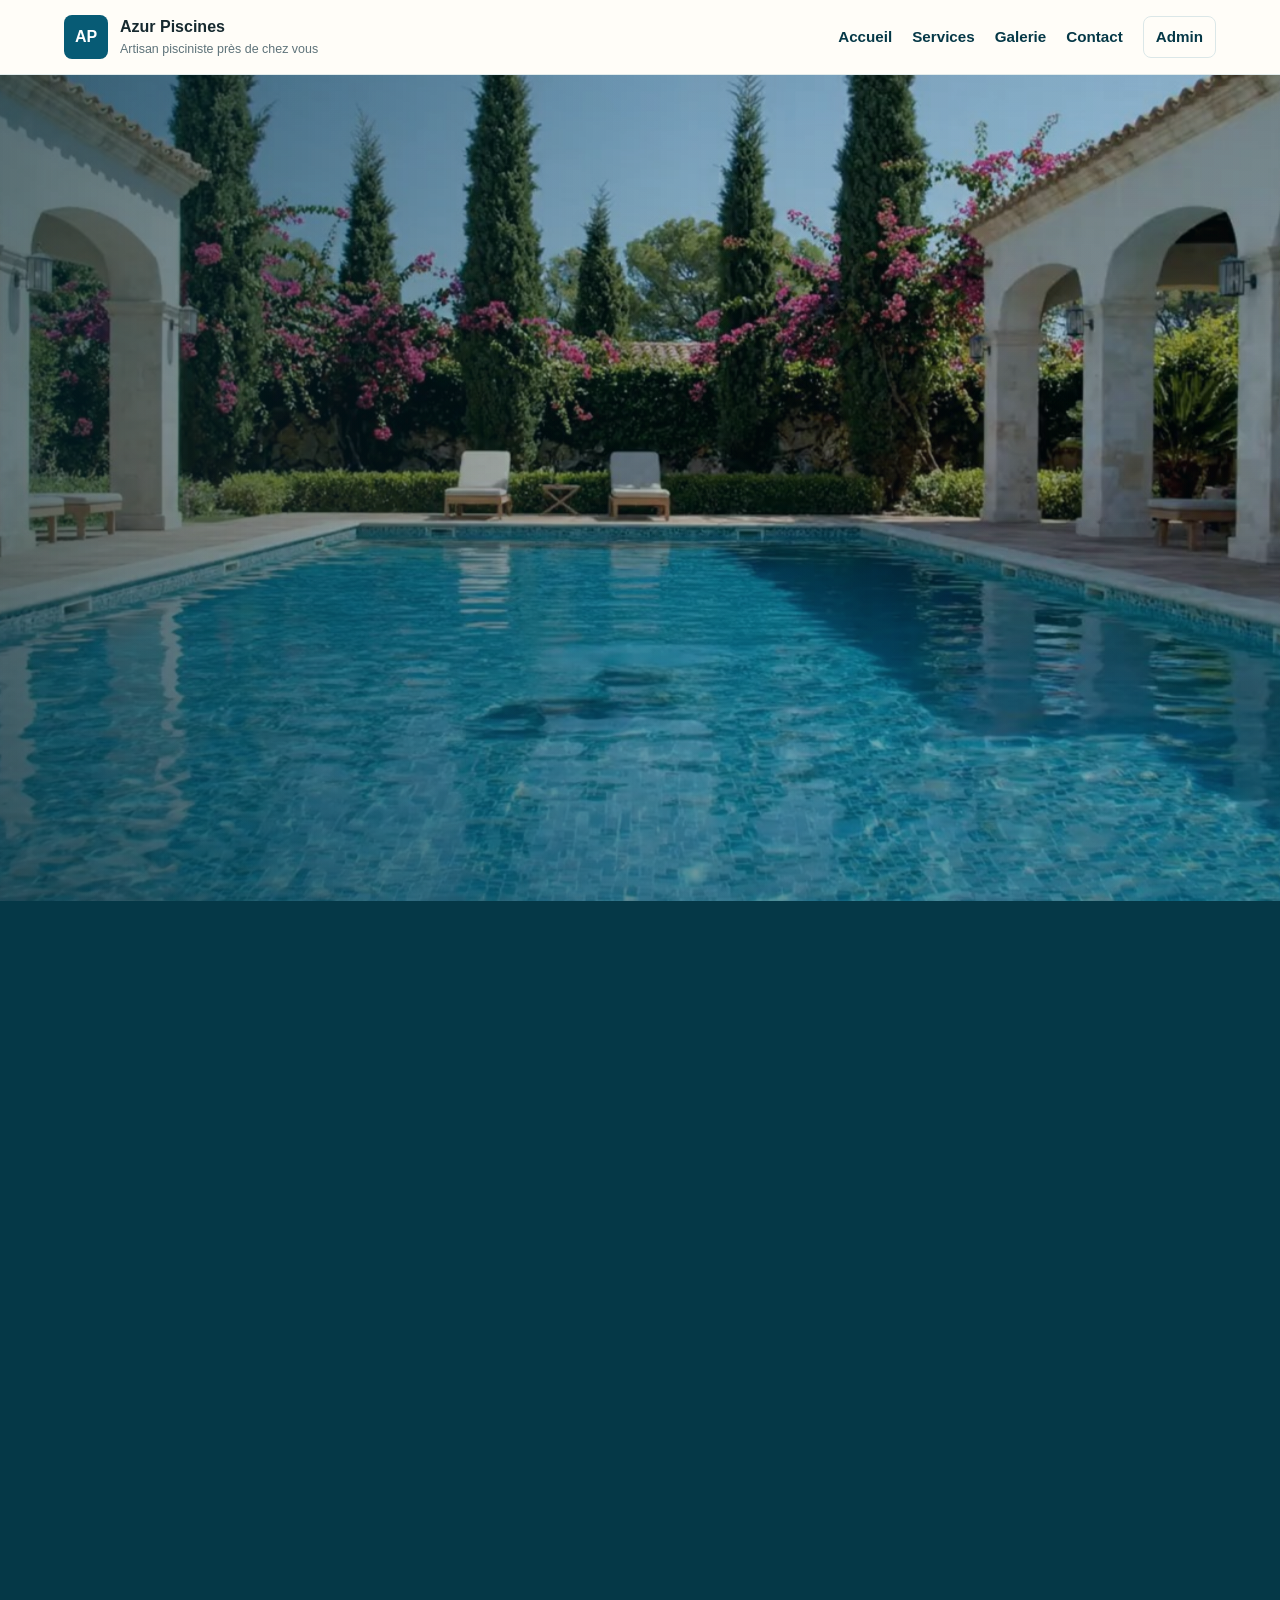
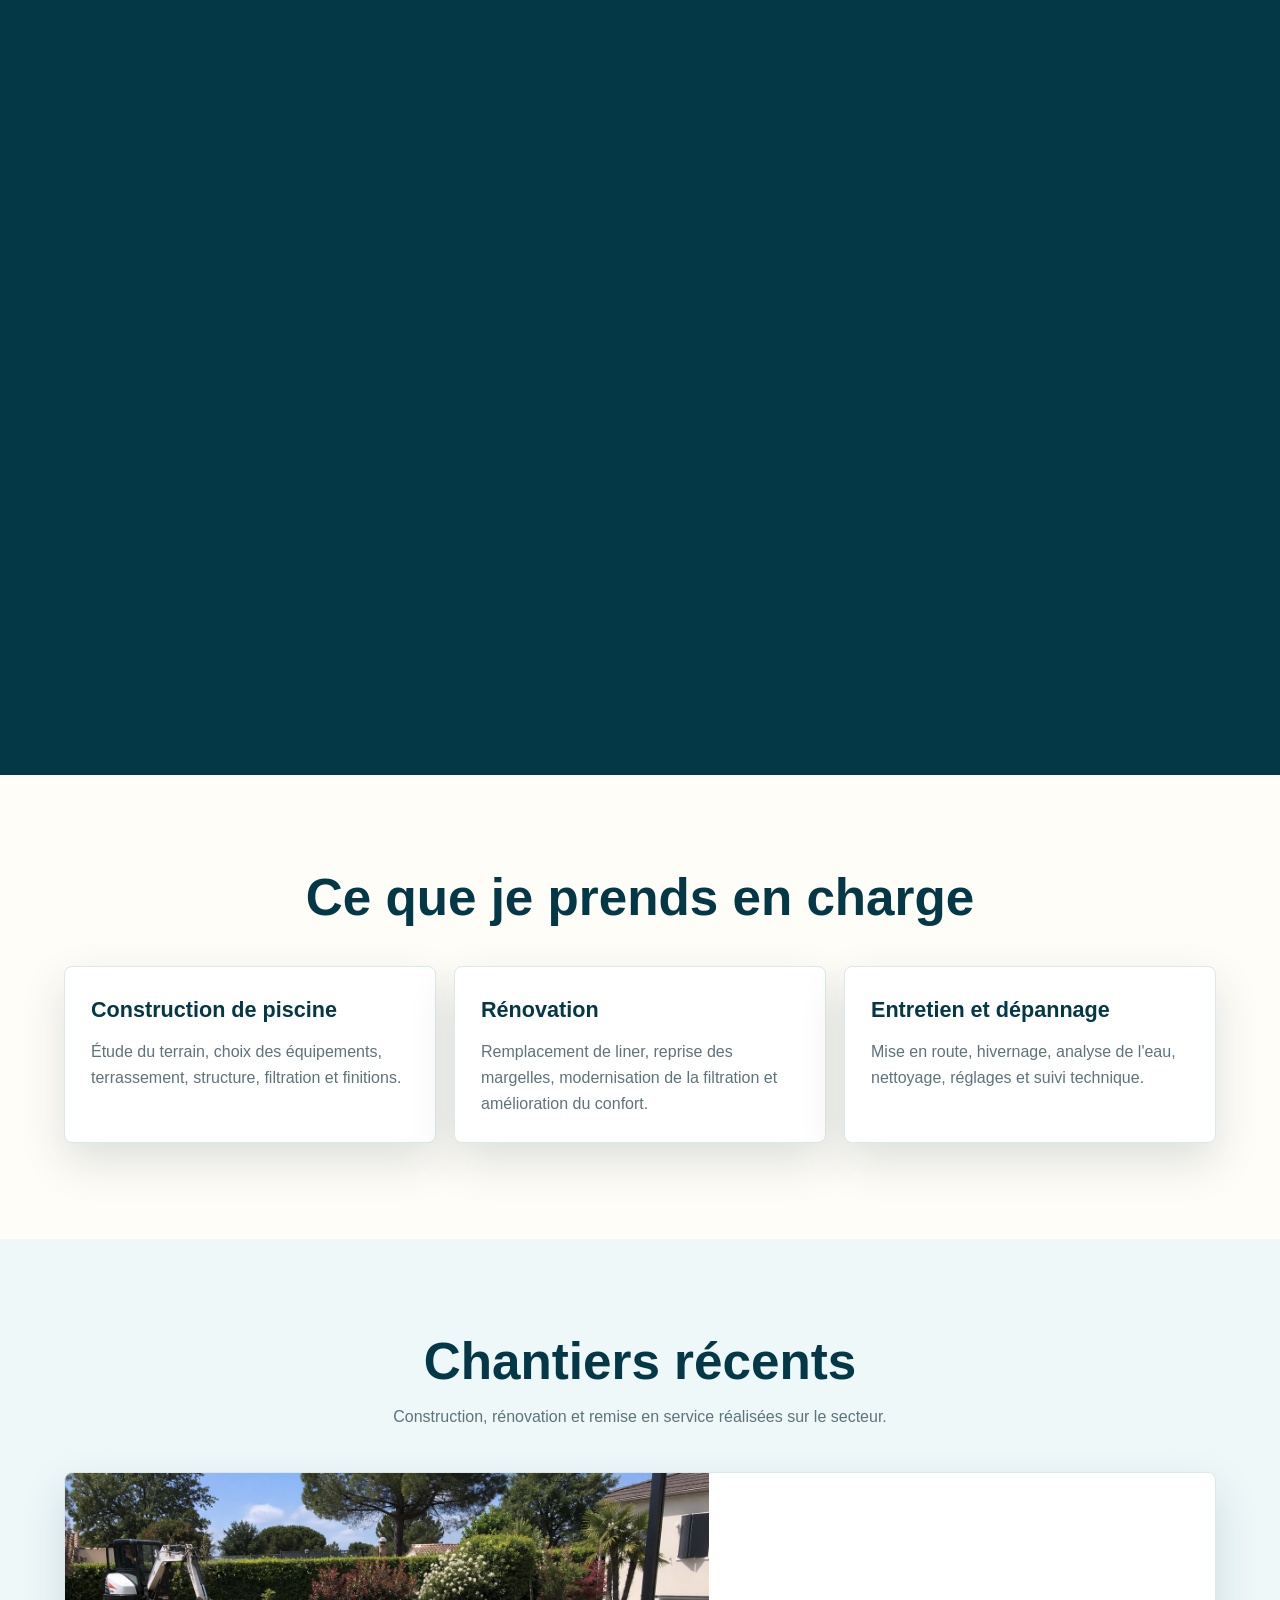
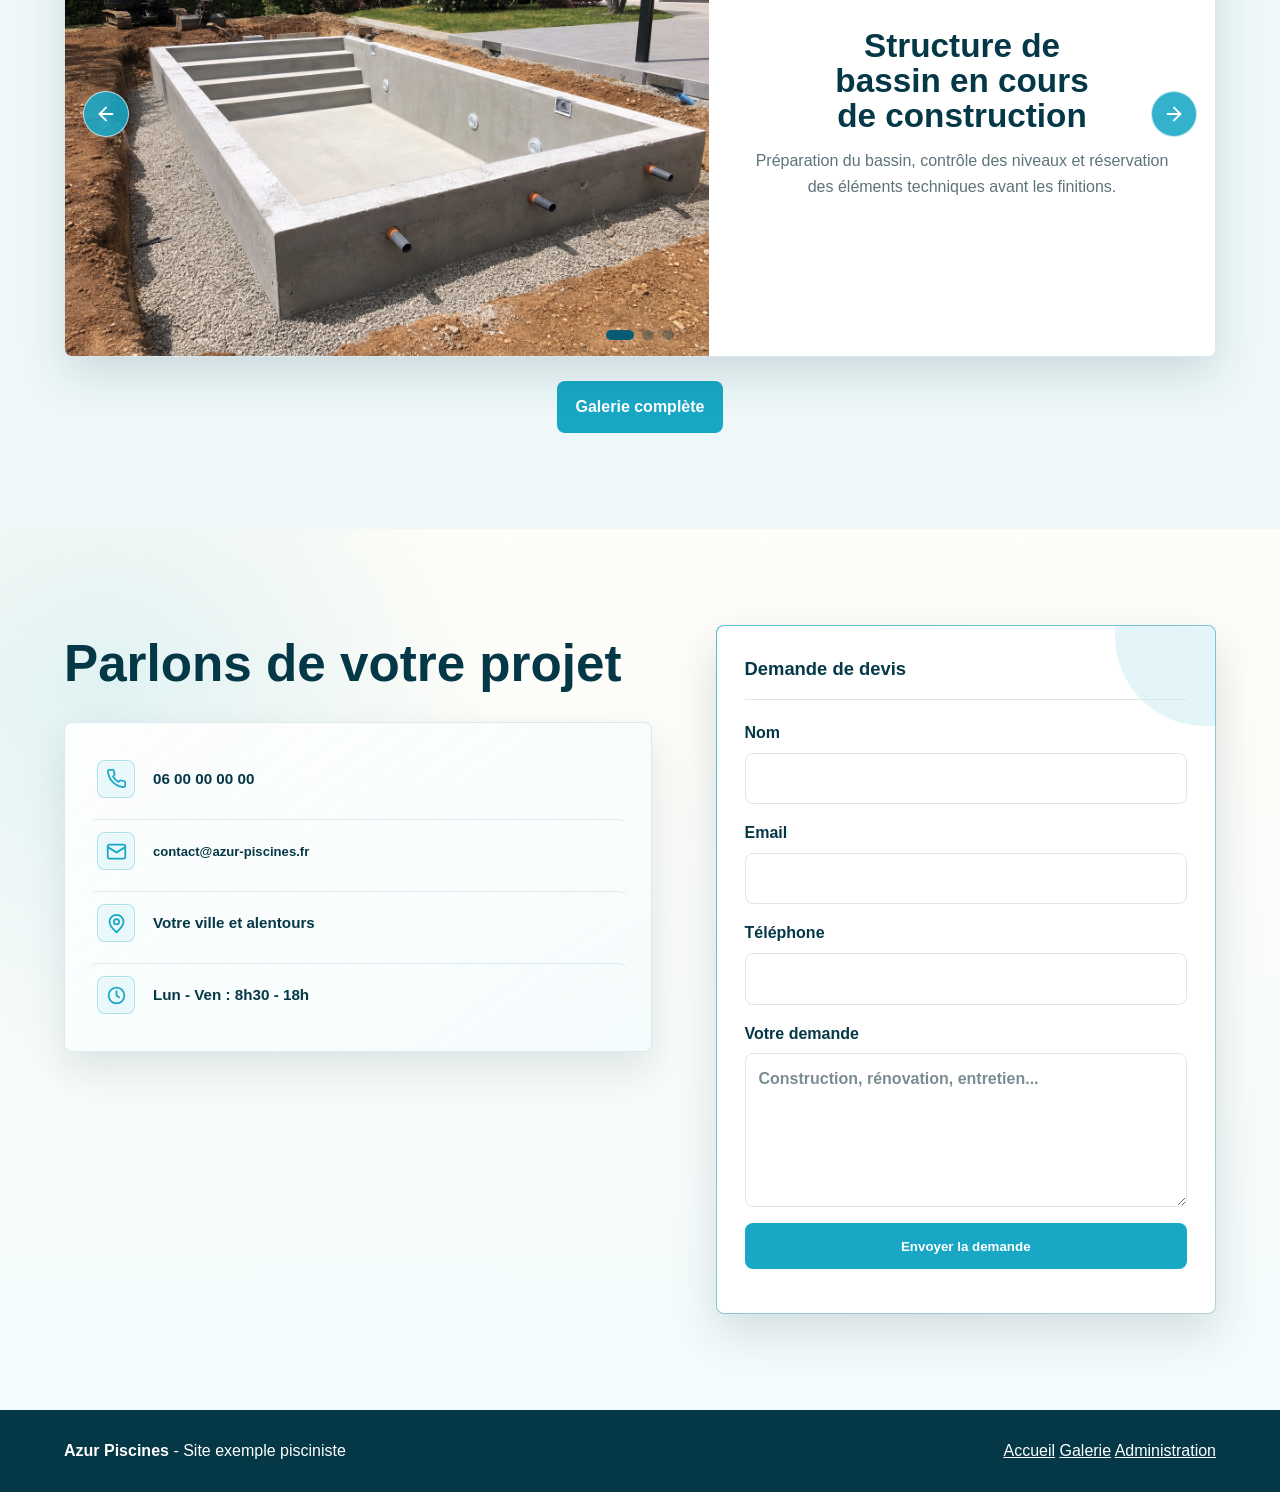
==== commit 153b4e84: "Make hero video scroll smoothly on all screens" ====
--- a/index.html
+++ b/index.html
@@ -22,7 +22,7 @@
     <link rel="icon" href="assets/images/favicon.svg" type="image/svg+xml">
     <link rel="stylesheet" href="assets/styles/base.css">
     <link rel="stylesheet" href="assets/styles/navigation.css">
-    <link rel="stylesheet" href="assets/styles/hero.css?v=9">
+    <link rel="stylesheet" href="assets/styles/hero.css?v=10">
     <link rel="stylesheet" href="assets/styles/services.css?v=5">
     <link rel="stylesheet" href="assets/styles/gallery.css?v=3">
     <link rel="stylesheet" href="assets/styles/contact.css?v=3">
@@ -149,7 +149,7 @@
 
     <script src="assets/scripts/includes.js"></script>
     <script src="assets/scripts/app.js?v=6"></script>
-    <script src="assets/scripts/hero-video-scroll.js?v=6"></script>
+    <script src="assets/scripts/hero-video-scroll.js?v=7"></script>
 
   </body>
 </html>
--- a/assets/styles/hero.css
+++ b/assets/styles/hero.css
@@ -4,8 +4,8 @@
 
 .hero-scroll-section {
   --hero-progress: 0;
-  height: calc(100svh + 900px);
-  min-height: 1180px;
+  height: calc(100svh + 3000px);
+  min-height: 3400px;
   background: var(--blue-dark);
 }
 
@@ -200,8 +200,8 @@
 /* Copyright RZU Informatique */
 
 @media (max-width: 680px) {
-  .hero-scroll-section { height: auto; min-height: 0; }
-  .hero { position: relative; top: auto; height: min(760px, calc(100svh - 72px)); min-height: 600px; }
+  .hero-scroll-section { height: calc(100svh + 2200px); min-height: 2700px; }
+  .hero { position: sticky; top: 72px; height: calc(100svh - 72px); min-height: 560px; }
   .hero-image { transform: none; filter: saturate(1.02); }
   .hero-title-top,
   .hero-title-bottom {
@@ -210,10 +210,15 @@
     width: 100%;
     white-space: normal;
     text-align: center;
-    opacity: 1;
-    transform: none;
-  }
-  .hero-title-top { top: 12%; }
-  .hero-title-bottom { top: 57%; }
-  .hero .hero-actions { opacity: 1; transform: none; }
-}
+  }
+  .hero-title-top {
+    top: 12%;
+    opacity: clamp(0, calc(var(--hero-progress) * 7), 1);
+    transform: translateY(calc((1 - clamp(0, var(--hero-progress) * 7, 1)) * -24px));
+  }
+  .hero-title-bottom {
+    top: 57%;
+    opacity: clamp(0, calc((var(--hero-progress) - .28) * 7), 1);
+    transform: translateY(calc((1 - clamp(0, (var(--hero-progress) - .28) * 7, 1)) * 24px));
+  }
+}
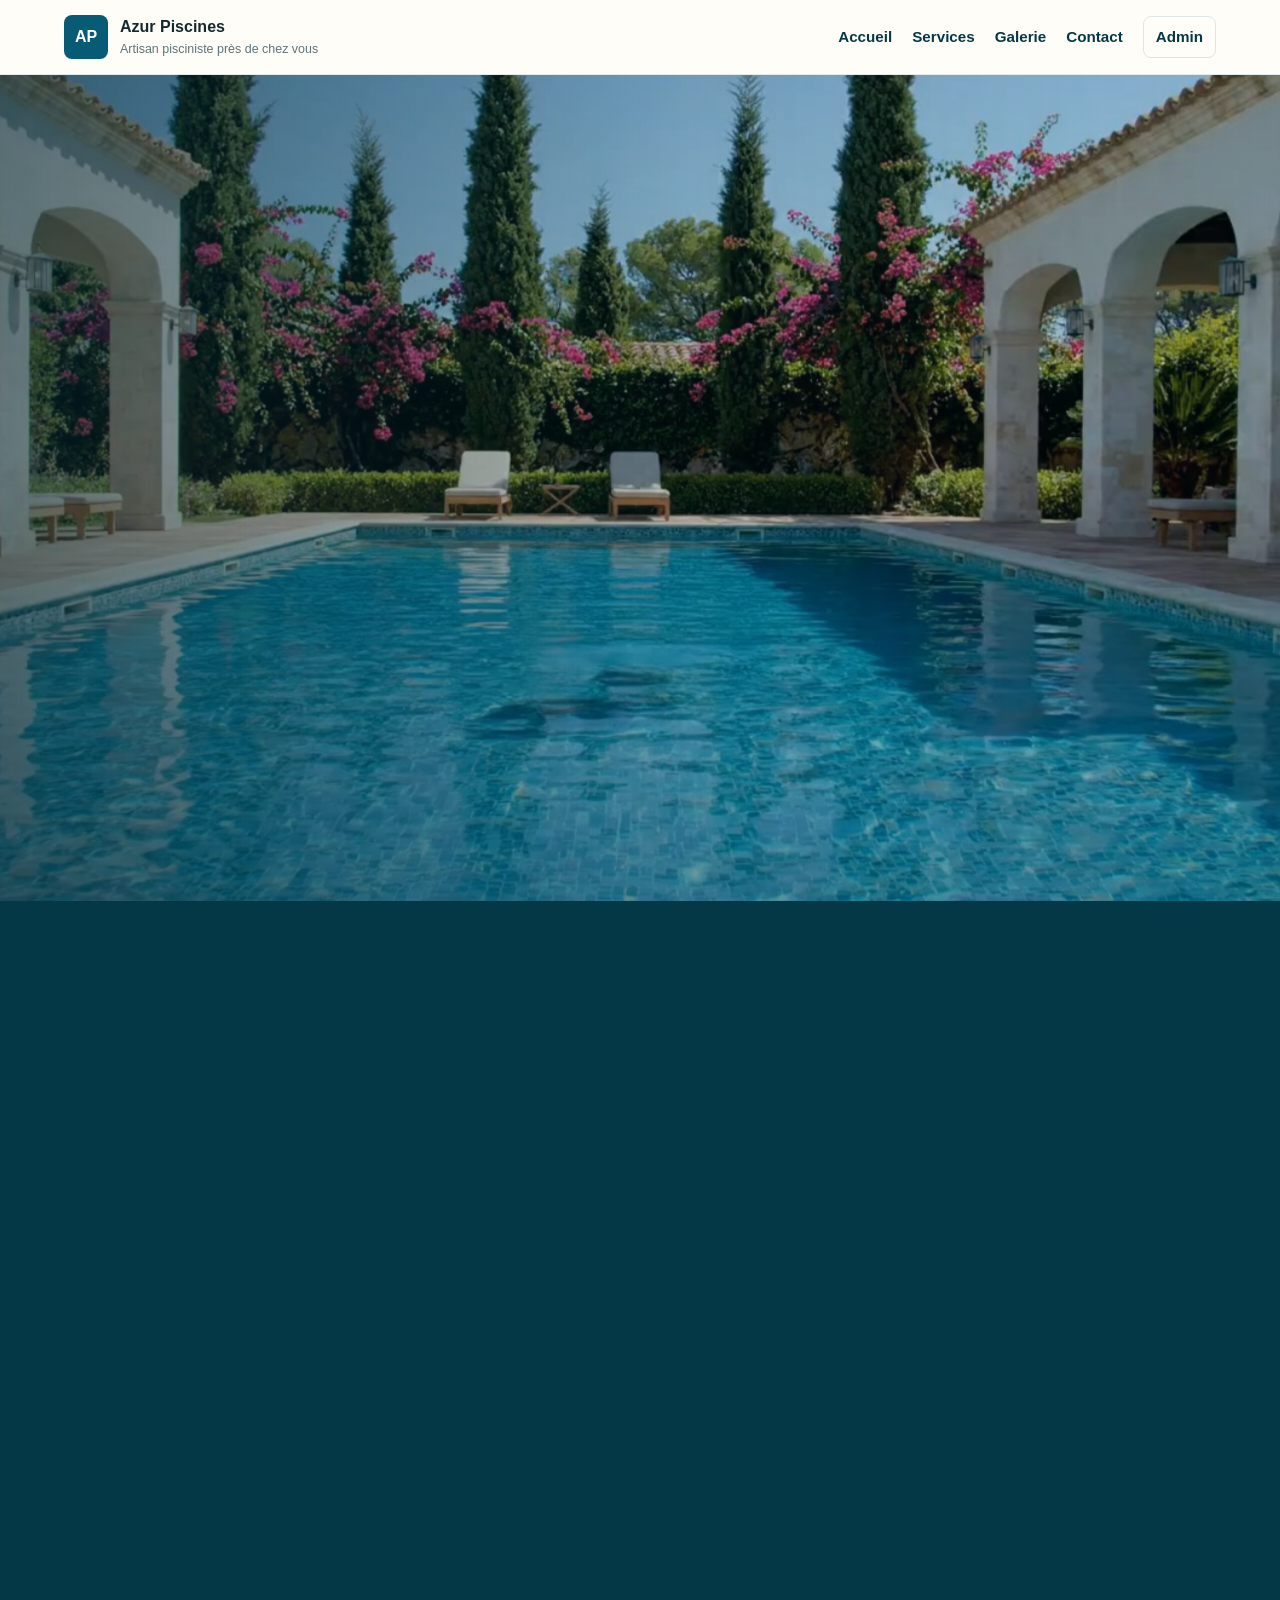
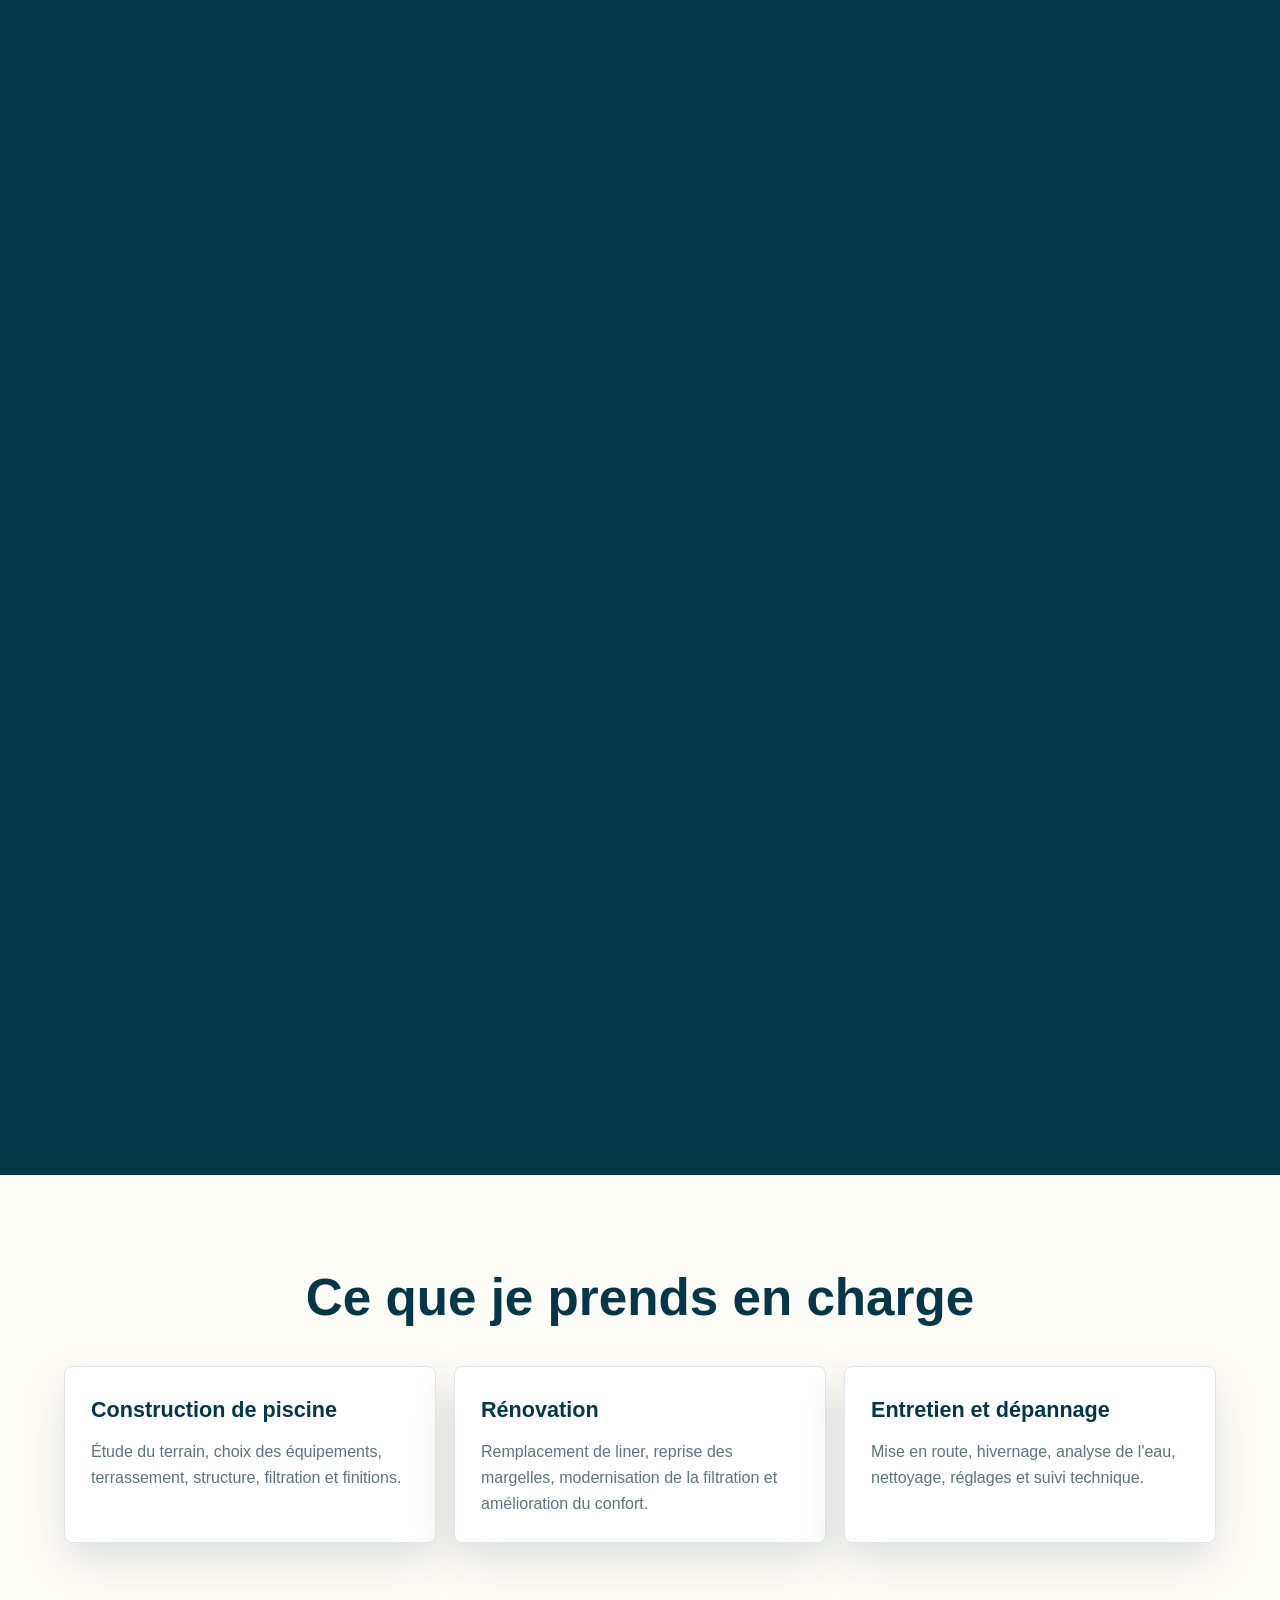
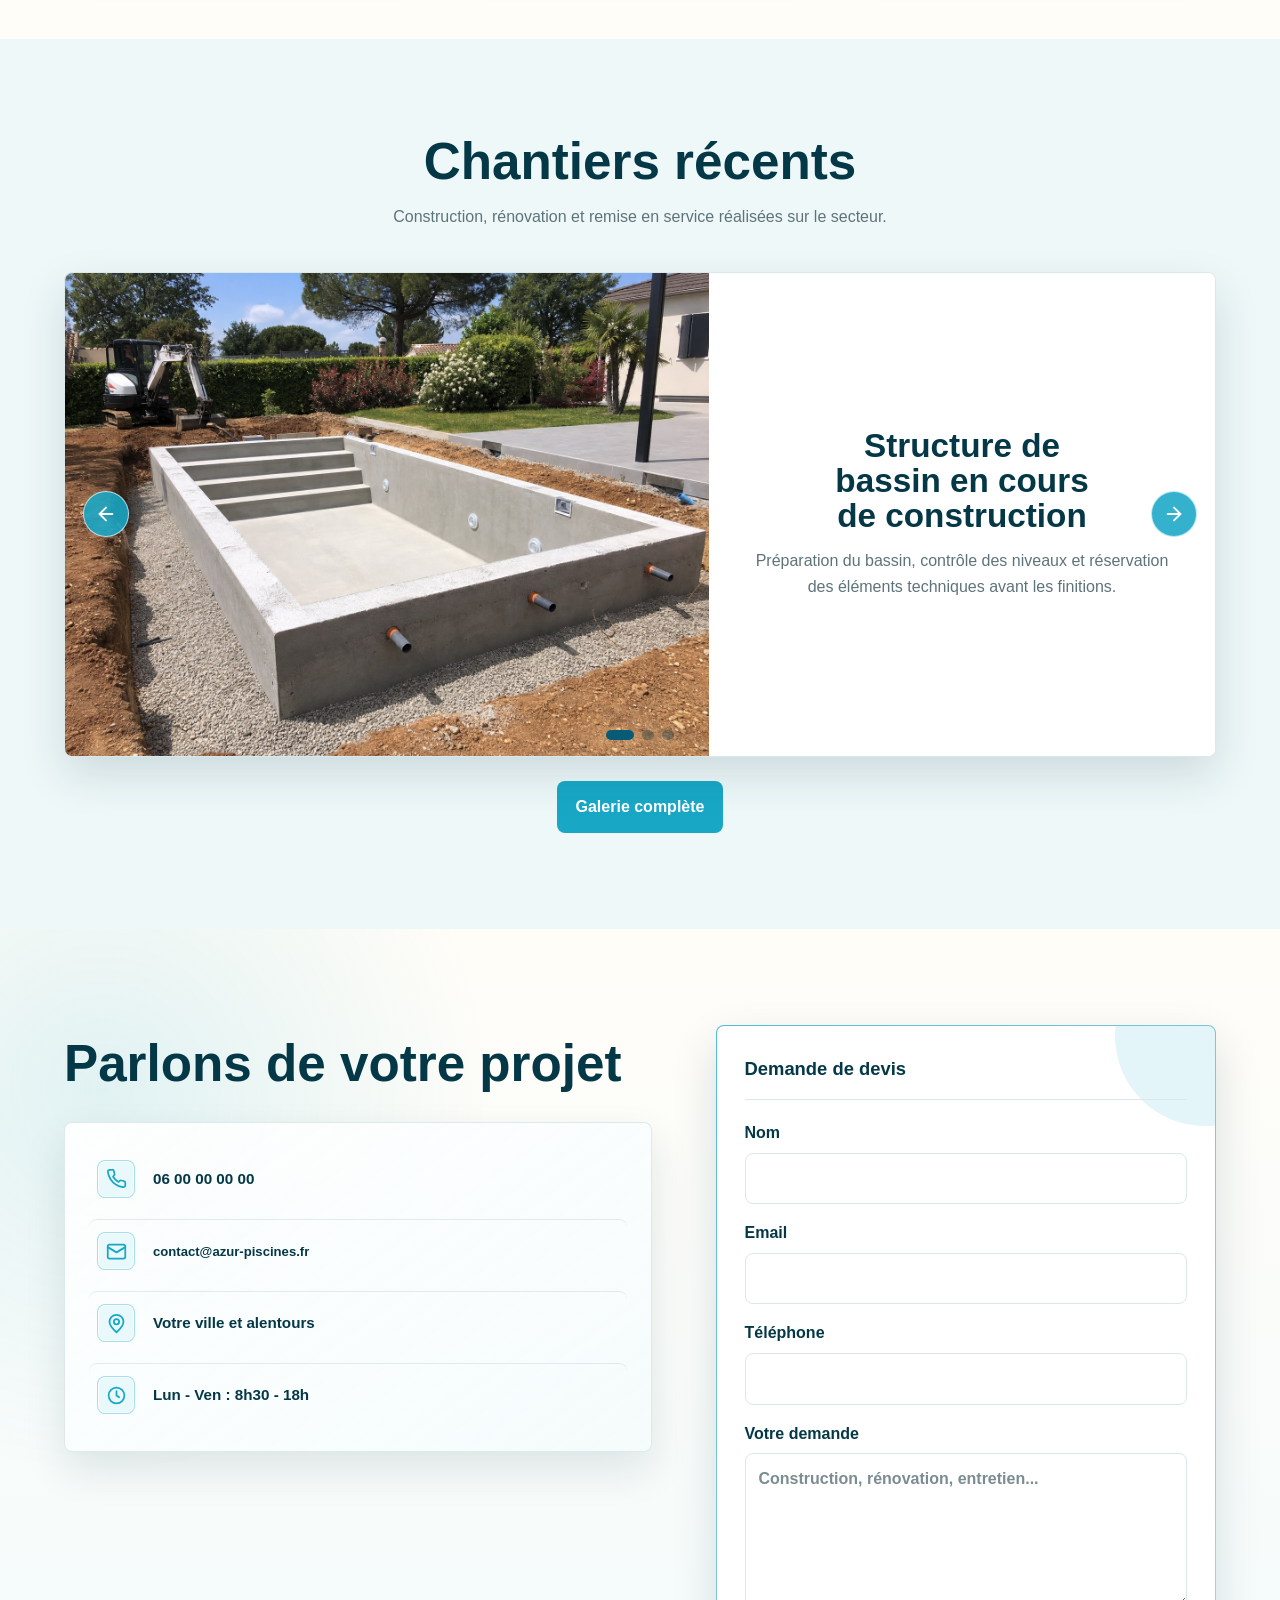
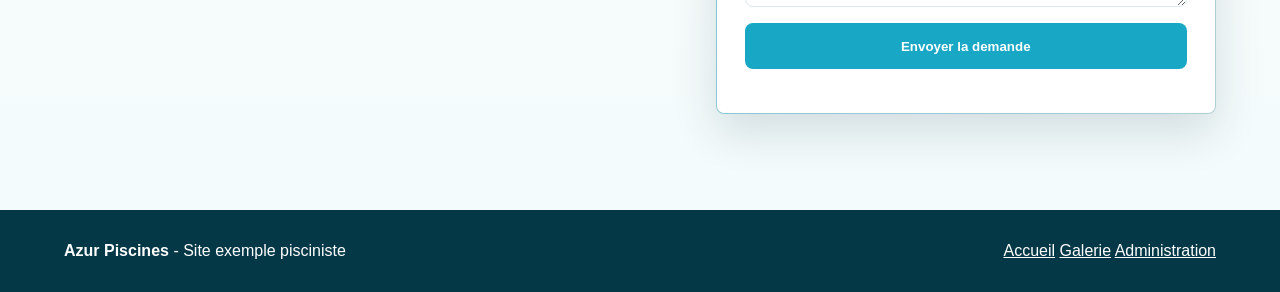
==== commit 9055d787: "Optimise mobile hero animation and frontend styles" ====
--- a/index.html
+++ b/index.html
@@ -22,7 +22,7 @@
     <link rel="icon" href="assets/images/favicon.svg" type="image/svg+xml">
     <link rel="stylesheet" href="assets/styles/base.css">
     <link rel="stylesheet" href="assets/styles/navigation.css">
-    <link rel="stylesheet" href="assets/styles/hero.css?v=10">
+    <link rel="stylesheet" href="assets/styles/hero.css?v=13">
     <link rel="stylesheet" href="assets/styles/services.css?v=5">
     <link rel="stylesheet" href="assets/styles/gallery.css?v=3">
     <link rel="stylesheet" href="assets/styles/contact.css?v=3">
@@ -43,6 +43,9 @@
               <span class="hero-title-top">Votre piscine</span>
               <span class="hero-title-bottom">bien construite</span>
             </h1>
+            <button class="hero-play" type="button" data-hero-play aria-label="Lancer l’animation de la piscine">
+              <span class="hero-play-icon" aria-hidden="true"></span>
+            </button>
             <div class="hero-actions">
               <a class="button primary" href="#contact">Demander un devis</a>
               <a class="button secondary" href="gallery.html">Voir tous les chantiers</a>
@@ -149,7 +152,7 @@
 
     <script src="assets/scripts/includes.js"></script>
     <script src="assets/scripts/app.js?v=6"></script>
-    <script src="assets/scripts/hero-video-scroll.js?v=7"></script>
+    <script src="assets/scripts/hero-video-scroll.js?v=10"></script>
 
   </body>
 </html>
--- a/assets/styles/hero.css
+++ b/assets/styles/hero.css
@@ -4,8 +4,8 @@
 
 .hero-scroll-section {
   --hero-progress: 0;
-  height: calc(100svh + 3000px);
-  min-height: 3400px;
+  height: calc(100svh + 1800px);
+  min-height: 2200px;
   background: var(--blue-dark);
 }
 
@@ -35,7 +35,7 @@
   object-position: center;
   background: var(--blue-dark);
   transform: scale(calc(1.055 - var(--hero-progress) * .035));
-  filter: saturate(calc(.92 + var(--hero-progress) * .12));
+  filter: saturate(1.02);
   opacity: 1;
   transition: opacity .45s ease;
   will-change: transform;
@@ -106,6 +106,8 @@
   transform: translateY(calc((1 - clamp(0, (var(--hero-progress) - .52) * 5, 1)) * 22px));
   will-change: transform, opacity;
 }
+
+.hero-play { display: none; }
 
 .hero-actions,
 .admin-actions {
@@ -172,11 +174,6 @@
 }
 
 @media (max-width: 560px) {
-  .hero-scroll-section {
-    height: calc(100svh + 620px);
-    min-height: 980px;
-  }
-
   .hero { padding-inline: 16px; }
   .hero-content { height: 500px; }
   .hero h1 { font-size: clamp(2.35rem, 12vw, 3.45rem); }
@@ -197,11 +194,16 @@
   .hero .hero-actions { transform: none; }
 }
 
-/* Copyright RZU Informatique */
-
 @media (max-width: 680px) {
-  .hero-scroll-section { height: calc(100svh + 2200px); min-height: 2700px; }
-  .hero { position: sticky; top: 72px; height: calc(100svh - 72px); min-height: 560px; }
+  html.hero-mobile-locked,
+  body.hero-mobile-locked {
+    overflow: hidden;
+    overscroll-behavior: none;
+    touch-action: none;
+  }
+
+  .hero-scroll-section { height: calc(100svh - 72px); min-height: 560px; }
+  .hero { position: relative; top: auto; height: 100%; min-height: 560px; }
   .hero-image { transform: none; filter: saturate(1.02); }
   .hero-title-top,
   .hero-title-bottom {
@@ -221,4 +223,46 @@
     opacity: clamp(0, calc((var(--hero-progress) - .28) * 7), 1);
     transform: translateY(calc((1 - clamp(0, (var(--hero-progress) - .28) * 7, 1)) * 24px));
   }
-}
+
+  .hero-play {
+    position: absolute;
+    top: 50%;
+    left: 50%;
+    z-index: 4;
+    display: inline-flex;
+    align-items: center;
+    justify-content: center;
+    width: 48px;
+    height: 48px;
+    padding: 0;
+    border: 1px solid rgba(255, 255, 255, .52);
+    border-radius: 50%;
+    color: #fff;
+    background: rgba(3, 37, 47, .34);
+    box-shadow: 0 8px 24px rgba(3, 37, 47, .2);
+    font: inherit;
+    font-weight: 800;
+    transform: translate(-50%, -50%);
+    backdrop-filter: blur(8px);
+    cursor: pointer;
+    transition: opacity .25s ease, transform .25s ease;
+  }
+
+  .hero-play-icon {
+    width: 0;
+    height: 0;
+    border-top: 8px solid transparent;
+    border-bottom: 8px solid transparent;
+    border-left: 13px solid #fff;
+    margin-left: 3px;
+  }
+
+  .hero-scroll-section.is-playing .hero-play,
+  .hero-scroll-section.is-complete .hero-play {
+    opacity: 0;
+    transform: translate(-50%, -50%) scale(.92);
+    pointer-events: none;
+  }
+}
+
+/* Copyright RZU Informatique */
